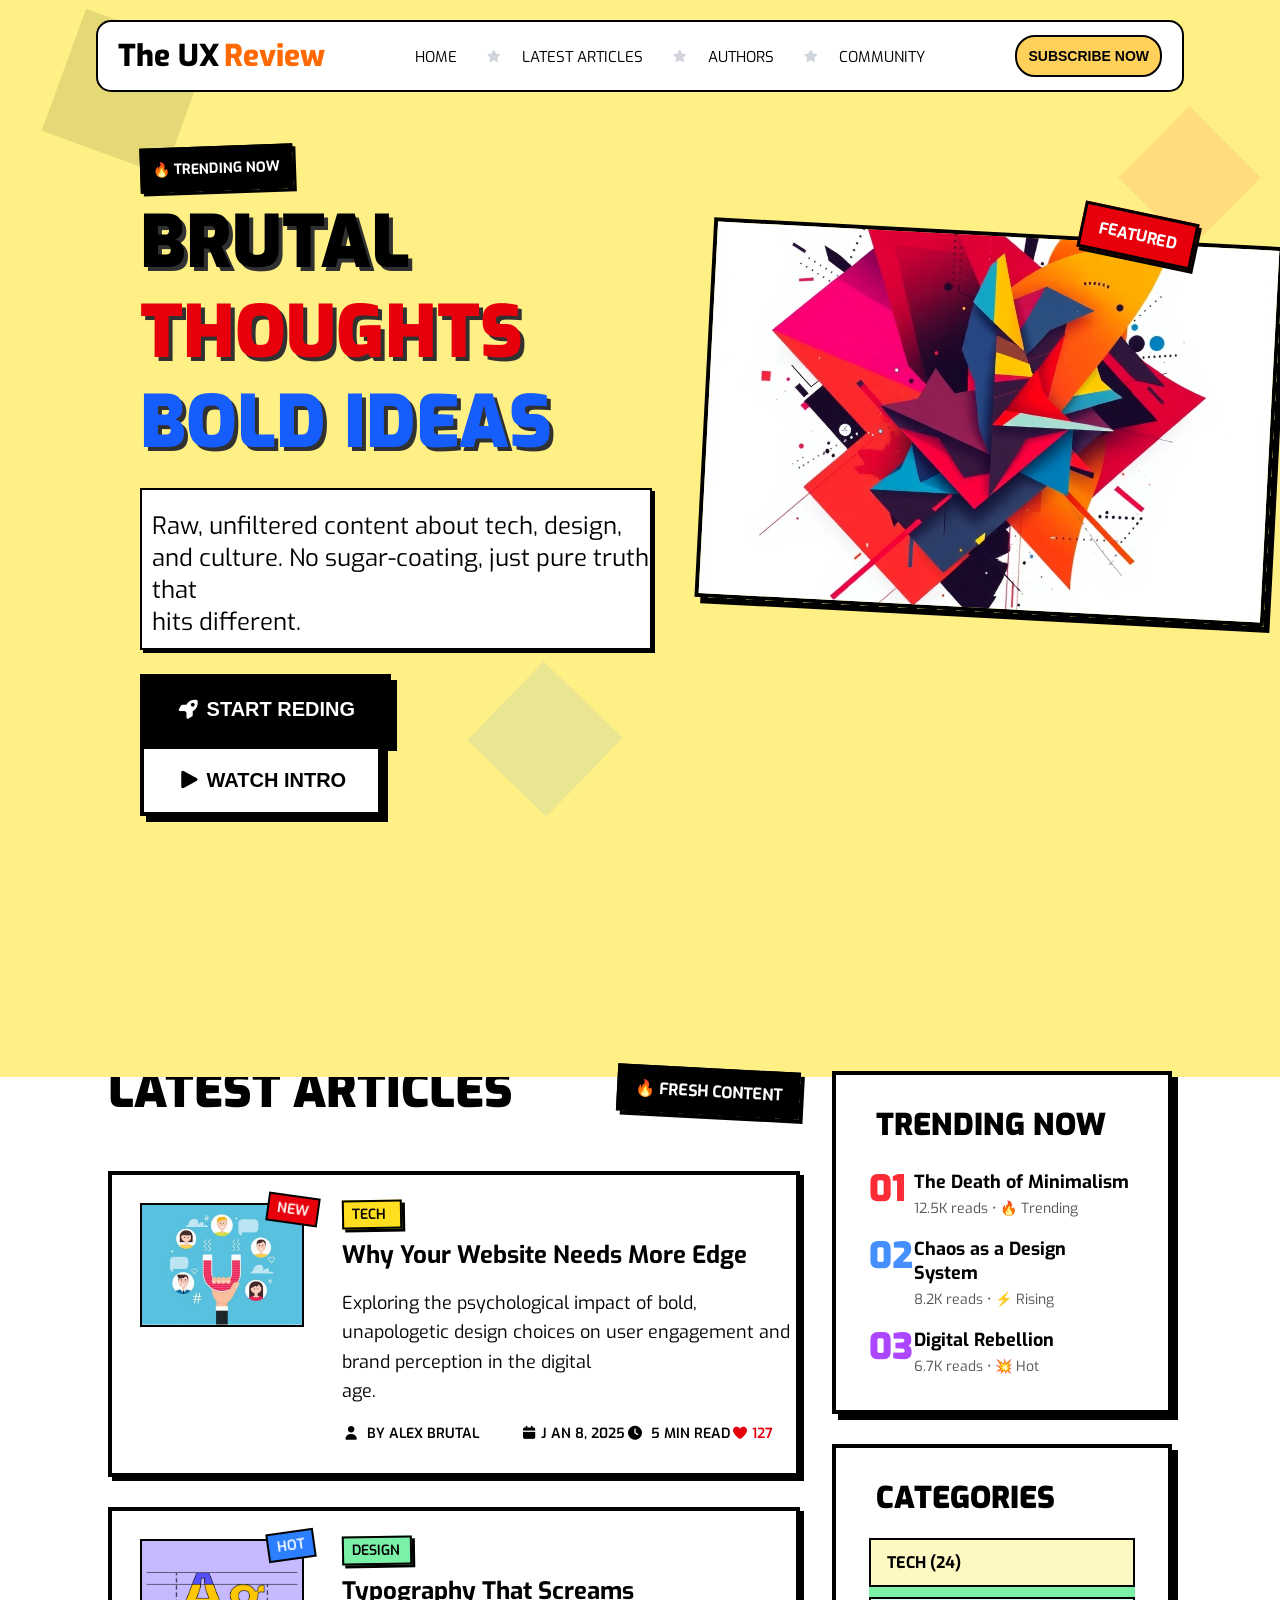
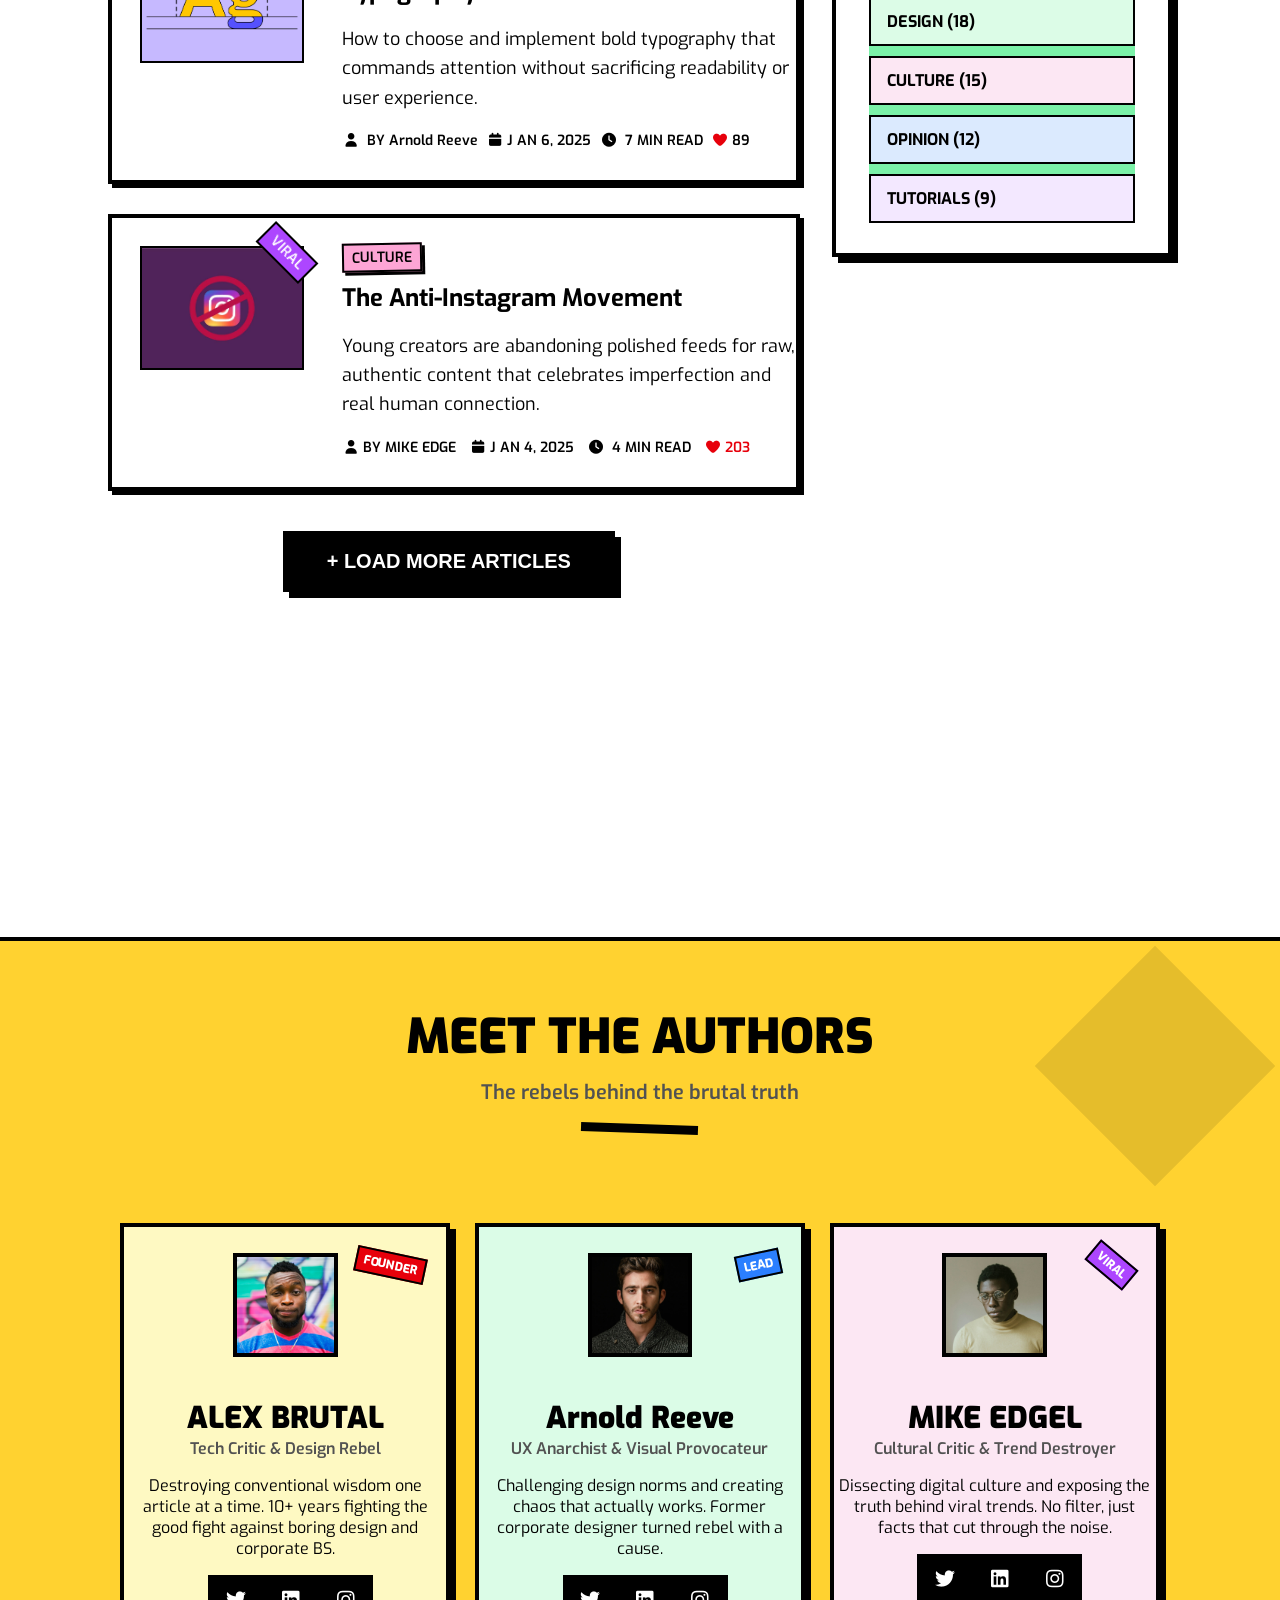
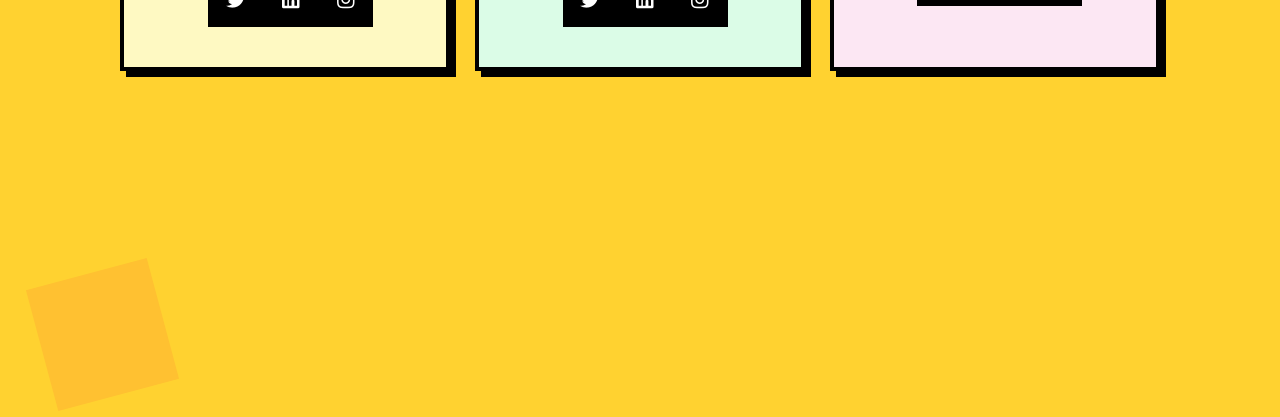
==== index.html @ 74a5d0b5 "intial commit" ====
<!doctype html>
<html lang="en">
  <head>
    <meta charset="UTF-8" />
    <meta name="viewport" content="width=device-width, initial-scale=1.0" />
    <title>Document</title>
    <link rel="stylesheet" href="./css/style.css" />
    <link rel="stylesheet" href="./css/@media.css" />
    <link rel="stylesheet" href="./css/all.min.css" />
    <link rel="preconnect" href="https://fonts.googleapis.com" />
    <link rel="preconnect" href="https://fonts.gstatic.com" crossorigin />
    <link
      href="https://fonts.googleapis.com/css2?family=Exo:ital,wght@0,100..900;1,100..900&display=swap"
      rel="stylesheet"
    />
  </head>
  <body>
    <div class="navbar">
      <div class="title">
        <h2>The UX <span> Review</span></h2>
      </div>
      <nav>
        <ul>
          <li>
            <a href="">Home</a>
          </li>
          <i class="fa-solid fa-star" style="color: hsl(218, 14%, 84%)"></i>
          <li>
            <a href=""> LATEST ARTICLES </a>
          </li>
          <i class="fa-solid fa-star" style="color: hsl(218, 14%, 84%)"></i>

          <li>
            <a href="">AUTHORS </a>
          </li>
          <i class="fa-solid fa-star" style="color: hsl(218, 14%, 84%)"></i>

          <li>
            <a href="">COMMUNITY</a>
          </li>
        </ul>
      </nav>
      <div class="button">
        <button><h3>SUBSCRIBE NOW</h3></button>
      </div>
    </div>

    <div class="section1">
      <div class="small1"></div>
      <div class="small2"></div>
      <div class="container">
        <div class="item1">
          <div class="trend"><span> 🔥 TRENDING NOW</span></div>

          <h1>
            BRUTAL <span class="s1">THOUGHTS</span> <br />
            <span class="s2">BOLD IDEAS</span>
          </h1>
          <p>
            Raw, unfiltered content about tech, design, and culture. No
            sugar-coating, just pure truth that <br />
            hits different.
          </p> 
          <div class="small3"></div>
          <div class="buttons">
            <div class="button1">
              <button class="b1">
                <span
                  ><i
                    class="fa-solid fa-rocket"
                    style="color: hsl(0, 0%, 100%)"
                  ></i>
                  START REDING</span
                >
              </button>
              <button class="b2">
                <span>
                  <i class="fa-solid fa-play" style="color: black"></i>
                  WATCH INTRO</span
                >
              </button>
            </div>
          </div>
        </div>
        <div class="item2">
          <div class="featured">
            <span>FEATURED</span>
          </div>
          <div class="img">
            <img
              src="./images/imgi_1_e7c75b833c-f09fa794a4e1fbd04b1e (1).png"
              alt="..."
            />
          </div>
        </div>
      </div>
    </div>
    <div class="section2">
      <div class="container">
        <div class="fdiv">
          <div class="title2">
            <h3>LATEST ARTICLES</h3>
            <div class="span">
              <span>🔥 FRESH CONTENT</span>
            </div>
          </div>
          <div class="div1">
            <div class="item1">
              <img
                src="./images/imgi_2_user-engagement-2-DFdiyblT.jpg"
                alt="user-engagement"
              />
              <div class="new">NEW</div>
              <div class="discrip">
                <div class="tech">TECH</div>
                <h4>Why Your Website Needs More Edge</h4>
                <p>
                  Exploring the psychological impact of bold, unapologetic
                  design choices on user engagement and brand perception in the
                  digital <br />
                  age.
                </p>
                <div class="info">
                  <span
                    ><i class="fa-solid fa-user" style="color: #000000"></i> BY
                    ALEX BRUTAL</span
                  >
                  <span
                    ><i class="fa-solid fa-calendar" style="color: #000000"></i
                    >J AN 8, 2025</span
                  >
                  <span
                    ><i class="fa-solid fa-clock" style="color: #000000"></i> 5
                    MIN READ</span
                  >
                  <span
                    ><i class="fa-solid fa-heart" style="color: #e7000b"></i
                    >127</span
                  >
                </div>
              </div>
            </div>
          </div>
          <div class="div2">
            <div class="item2">
              <img
                src="images/imgi_3_guide-to-typography-CNuK3VDW.avif"
                alt=""
              />
              <div class="hot">HOT</div>
              <div class="discrip">
                <div class="design">DESIGN</div>
                <h4>Typography That Screams</h4>
                <p>
                  How to choose and implement bold typography that commands
                  attention without sacrificing readability or user experience.
                </p>
                <div class="info">
                  <span
                    ><i class="fa-solid fa-user" style="color: #000000"></i> BY
                    Arnold Reeve</span
                  >
                  <span
                    ><i class="fa-solid fa-calendar" style="color: #000000"></i
                    >J AN 6, 2025</span
                  >
                  <span
                    ><i class="fa-solid fa-clock" style="color: #000000"></i> 7
                    MIN READ</span
                  >
                  <span
                    ><i class="fa-solid fa-heart" style="color: #e7000b"></i
                    >89</span
                  >
                </div>
              </div>
            </div>
          </div>
          <div class="div3">
            <div class="item3">
              <img src="images/imgi_4_anti-instagram-Bn9b8TEi.jpg" alt="" />
              <div class="VIRAL">VIRAL</div>
              <div class="discrip">
                <div class="CULTURE">CULTURE</div>
                <h4>The Anti-Instagram Movement</h4>
                <p>
                  Young creators are abandoning polished feeds for raw,
                  authentic content that celebrates imperfection and real human
                  connection.
                </p>
                <div class="info">
                  <span
                    ><i class="fa-solid fa-user" style="color: #000000"></i>BY
                    MIKE EDGE</span
                  >
                  <span
                    ><i class="fa-solid fa-calendar" style="color: #000000"></i
                    >J AN 4, 2025</span
                  >
                  <span
                    ><i class="fa-solid fa-clock" style="color: #000000"></i> 4
                    MIN READ</span
                  >
                  <span
                    ><i class="fa-solid fa-heart" style="color: #e7000b"></i
                    >203</span
                  >
                </div>
              </div>
            </div>
          </div>
          <div class="button">
            <button>+ LOAD MORE ARTICLES</button>
          </div>
        </div>
        <div class="sdiv">
          <div class="item1">
            <h4>TRENDING NOW</h4>
            <div class="fl">
              <span>01</span>
              <div class="l1">
                <h5>The Death of Minimalism</h5>
                <p>12.5K reads • 🔥 Trending</p>
              </div>
            </div>
            <div class="sl">
              <span>02</span>
              <div class="l2">
                <h5>Chaos as a Design System</h5>
                <p>8.2K reads • ⚡ Rising</p>
              </div>
            </div>
            <div class="thl">
              <span>03</span>
              <div class="l3">
                <h5>Digital Rebellion</h5>
                <p>6.7K reads • 💥 Hot</p>
              </div>
            </div>
          </div>
          <div class="item2">
            <h4>CATEGORIES</h4>
            <div class="clicks">
              <span class="span1">TECH (24)</span>
              <span class="span2">DESIGN (18)</span>
              <span class="span3">CULTURE (15)</span>
              <span class="span4">OPINION (12)</span>
              <span class="span5">TUTORIALS (9)</span>
            </div>
          </div>
        </div>
      </div>
    </div>
    <div class="section3">
      <div class="small1"></div>

      <div class="container">
        <div class="small2"></div>

        <div class="title">
          <h4>MEET THE AUTHORS</h4>
          <p>The rebels behind the brutal truth</p>
          <div class="line"></div>
        </div>
        <div class="persons">
          <div class="person1">
            <div class="item">
              <div class="founder">FOUNDER</div>
              <img src="./images/imgi_5_avatar-2.jpg" alt="persone" />
              <h4>ALEX BRUTAL</h4>
              <p class="p1">Tech Critic & Design Rebel</p>
              <p>
                Destroying conventional wisdom one <br />
                article at a time. 10+ years fighting the <br />
                good fight against boring design and <br />
                corporate BS.
              </p>
              <ul>
                <li class="twit">
                  <a href="https://x.com/?lang=ar" target="_blank">
                    <i
                      class="fa-brands fa-twitter"
                      style="color: rgb(255, 255, 255)"
                    ></i>
                  </a>
                </li>
                <li class="link">
                  <a href="https://www.linkedin.com/login/ar" target="_blank">
                    <i
                      class="fa-brands fa-linkedin"
                      style="color: rgb(255, 255, 255)"
                    ></i>
                  </a>
                </li>
                <li class="insta">
                  <a
                    href="https://www.instagram.com/accounts/login/?hl=ar"
                    target="_blank"
                  >
                    <i
                      class="fa-brands fa-instagram"
                      style="color: rgb(255, 255, 255)"
                    ></i>
                  </a>
                </li>
              </ul>
            </div>
          </div>
          <div class="person2">
            <div class="item">
              <div class="founder">LEAD</div>
              <img src="./images/imgi_6_avatar-2-CwUcGkzI.jpg" alt="persone" />
              <h4>Arnold Reeve</h4>
              <p class="p1">UX Anarchist & Visual Provocateur</p>
              <p>
                Challenging design norms and creating <br />
                chaos that actually works. Former <br />
                corporate designer turned rebel with a <br />
                cause.
              </p>
              <ul>
                <li class="twit">
                  <a href="https://x.com/?lang=ar" target="_blank">
                    <i
                      class="fa-brands fa-twitter"
                      style="color: rgb(255, 255, 255)"
                    ></i>
                  </a>
                </li>
                <li class="link">
                  <a href="https://www.linkedin.com/login/ar" target="_blank">
                    <i
                      class="fa-brands fa-linkedin"
                      style="color: rgb(255, 255, 255)"
                    ></i>
                  </a>
                </li>
                <li class="insta">
                  <a
                    href="https://www.instagram.com/accounts/login/?hl=ar"
                    target="_blank"
                  >
                    <i
                      class="fa-brands fa-instagram"
                      style="color: rgb(255, 255, 255)"
                    ></i>
                  </a>
                </li>
              </ul>
            </div>
          </div>
          <div class="person3">
            <div class="item">
              <div class="founder">VIRAL</div>
              <img src="./images/imgi_7_avatar-8.jpg" alt="persone" />
              <h4>MIKE EDGEL</h4>
              <p class="p1">Cultural Critic & Trend Destroyer</p>
              <p>
                Dissecting digital culture and exposing the <br />
                truth behind viral trends. No filter, just <br />
                facts that cut through the noise.
              </p>
              <ul>
                <li class="twit">
                  <a href="https://x.com/?lang=ar" target="_blank">
                    <i
                      class="fa-brands fa-twitter"
                      style="color: rgb(255, 255, 255)"
                    ></i>
                  </a>
                </li>
                <li class="link">
                  <a href="https://www.linkedin.com/login/ar" target="_blank">
                    <i
                      class="fa-brands fa-linkedin"
                      style="color: rgb(255, 255, 255)"
                    ></i>
                  </a>
                </li>
                <li class="insta">
                  <a
                    href="https://www.instagram.com/accounts/login/?hl=ar"
                    target="_blank"
                  >
                    <i
                      class="fa-brands fa-instagram"
                      style="color: rgb(255, 255, 255)"
                    ></i>
                  </a>
                </li>
              </ul>
            </div>
          </div>
        </div>
      </div>
    </div>
  </body>
</html>
---- css/style.css ----
* {
  box-sizing: border-box;
}
button {
  cursor: pointer;
}
ul {
  list-style-type: none;
}
html {
  scroll-behavior: smooth;
}
body {
  margin: 0;
  padding: 0;
  font-family: "EXO", sans-serif;
}
.container {
  width: 90%;
}
.navbar {
  width: 85%;
  margin: 0 auto;
  background-color: white;
  border: 2px solid black;
  border-radius: 15px;
  z-index: 99999;
  position: -webkit-sticky;
  position: sticky;
  top: 20px;
  scroll-behavior: smooth;
  display: flex;
  flex-wrap: wrap;
  align-items: center;
  justify-content: space-between;
}
.navbar h2 {
  display: flex;
  flex-direction: row;
  flex-wrap: wrap;
  justify-content: flex-start;
  margin: 13px 20px;
  font-size: 30px;
  font-weight: 800;
}
.navbar h2 span {
  color: #ff6900;
  margin-left: 5px;
}
.navbar nav {
  height: 50px;
  display: flex;
  flex-wrap: wrap;
}
.navbar ul {
  list-style: none;
  display: flex;
  flex-wrap: wrap;

  color: #000;
}
.navbar ul li a {
  text-transform: uppercase;
  color: #000;
  text-decoration: none;
  transition: color 0.2s;
  font-weight: 600px;
  line-height: 20px;
  font-size: 15px;
}
.navbar ul li a:hover {
  text-decoration: none;
  color: #ff6900;
}

.navbar ul li:first-child {
  margin-left: -40px;
}
.navbar ul li {
  display: flex;
  flex-wrap: wrap;

  align-items: center;
  margin-left: 20px;
}
.navbar ul i {
  font-size: 12px;
  margin-left: 30px;
  display: flex;
  flex-wrap: wrap;

  align-items: center;
}
.navbar .button button {
  background-color: #ffd15b;
  color: black;
  border-radius: 20px;
  border: 2px solid black;
  margin: 13px 20px;
  cursor: pointer;
  transition: 0.2s;
}
.navbar .button button:hover {
  transform: translate(3px, 3px);
}
.navbar .button button h3 {
  margin: 0;
  padding: 10px 5px;
  font-size: 14px;
}
.section1 {
  background-color: #fff085;
  width: 100%;
  min-height: 120vh;
  margin-top: -75px;
  position: relative;
}
.section1  .small1 {
  width: 101px;
  height: 101px;
  position: absolute;
  right: 40px;
  top: 130px;
  transform: rotate(45deg);
  z-index: 10;
  background-color: #FFDC7D;
}
.section1  .small2 {
  width: 130px;
  height: 130px;
  position: absolute;
  left: 60px;
  top: 30px;
  transform: rotate(20deg);
  z-index: 1;
  background-color:#E5D877;
}


.section1 .container {
  width: 80%;
  margin: 0 auto;
}
.section1 .container .item1  .small3{
    width: 110px;
  height: 110px;
  position: absolute;
  left: 350px;
  bottom:  22px;
  transform: rotate(44deg);
  z-index: -1;
  background-color:#E9E591;

}
.section1 .container .item1 {
  width: 40%;
  position: absolute;
  top: 160px;
  z-index: 2;
}
.section1 .container .trend {
  width: 30%;
  transform: rotate(-2deg);
}
.section1 .container .trend span {
  font-size: 14px;
  font-weight: 700;
  background-color: black;
  color: white;
  padding: 10px;
  border: 3px solid #000;
  box-shadow: 3px 3px #000;
}
.section1 .container .item1 h1 {
  font-size: 72px;
  font-weight: 900;
  text-shadow: 4px 4px rgb(50, 49, 49);
  margin-block: 20px;
  line-height: 1.25;
}
.section1 .container .item1 h1 .s1 {
  color: #e7000b;
  text-shadow: 4px 4px rgb(50, 49, 49);
}

.section1 .container .item1 h1 .s2 {
  color: #155dfc;
}
.section1 .container .item1 p {
  background-color: white;
  border: 2px solid black;
  font-size: 24px;
  font-weight: 500px;
  margin-top: 0;
  padding: 20px 0 10px 10px;
  box-shadow: 3px 3px #000;
}
.section1 .container .item1 .buttons {
  width: 85%;
  position: relative;
}
.section1 .container .item1 .buttons .b1 {
  background-color: #000000;
  color: white;
  padding-inline: 32px;
  padding-block: 16px;
  font-size: 20px;
  font-weight: 700;
  padding-block: 20px;
  box-shadow: 6px 6px black;
  border: 4px solid #000;
  cursor: pointer;
  transition: 0.2s;
  margin-right: 10px;
}
.section1 .container .item1 .buttons .b1:hover {
  transform: translate(6px, 6px);
  box-shadow: none;
}
.section1 .container .item1 .buttons .b2 {
  background-color: white;
  color: black;
  padding-inline: 32px;
  padding-block: 16px;
  font-size: 20px;
  font-weight: 700;
  padding-block: 20px;
  box-shadow: 6px 6px black;
  border: 4px solid #000;
  cursor: pointer;
  transition: 0.2s;
}
.section1 .container .item1 .buttons .b2:hover {
  transform: translate(6px, 6px);
  box-shadow: none;
}
.section1 .container .item2 {
  width: 40%;
  position: absolute;
  top: 215px;
  left: 55%;
}
.section1 .container .item2 .featured span {
  background-color: #e7000b;
  color: white;
  border: 3px solid black;
  box-shadow: 3px 3px black;
  font-size: 16px;
  font-weight: 700;
  padding: 10px 15px;
  position: absolute;
  right: 20px;
  top: 0;
  z-index: 10;

  transform: rotate(12deg);
}
.section1 .container .item2 .img {
  width: 570px;
  height: 380px;
  margin-top: 20px;
  transform: rotate(3deg);
}
.section1 .container .item2 .img img {
  object-fit: cover;
  width: 100%;
  height: 100%;
  border: 4px solid #000;
  box-shadow: 6px 6px #000;
  transition: transform 0.3s;
}
.section1 .container .item2 .img img:hover {
  transform: translate(-5px, -5px);
}

.section2 {
  background-color: white;
  width: 100%;
  height: 170vh;
  margin-top: -70px;
  border-top: 4px solid black;
}
.section2 .container {
  width: 85%;
  margin: 0 auto;
  display: flex;
  flex-wrap: wrap;

  justify-content: space-between;
}
.section2 .container .fdiv {
  width: 65%;
}
.section2 .container .fdiv .title2 {
  width: 100%;
  display: flex;
  flex-wrap: wrap;

  justify-content: space-between;
  align-items: center;
}
.section2 .container .fdiv .title2 h3 {
  font-size: 48px;
  font-weight: 900;
}
.section2 .container .fdiv .title2 .span {
  transform: rotate(3deg);
}
.section2 .container .fdiv .title2 .span span {
  color: white;
  background-color: #000;
  padding: 10px 15px;
  font-size: 16px;
  font-weight: 700;
  border: 3px solid black;
  box-shadow: 4px 4px black;
}
/*start div1*/
.section2 .container .fdiv .div1 {
  width: 100%;
}
.section2 .container .fdiv .div1 .item1 {
  display: flex;

  position: relative;
  background-color: white;
  border: 4px solid black;
  padding-bottom: 30px;
  box-shadow: 4px 4px black;
  transition: all 0.4s;
}
.section2 .container .fdiv .div1 .item1:hover {
  box-shadow: 6px 6px black;
  transform: translate(-3px, -3px);
}
.section2 .container .fdiv .div1 .item1 img {
  width: 160px;
  height: 120px;
  object-fit: cover;
  margin: 30px 20px 0 30px;
  outline: 2px solid black;
}
.section2 .container .fdiv .div1 .item1 .new {
  background-color: #e7000b;
  color: white;
  border: 2px solid black;
  position: absolute;
  left: 155px;
  top: 20px;
  z-index: 10;
  transform: rotate(8deg);
  font-size: 14px;
  font-weight: 600;
  padding: 3px 8px;
}
.section2 .container .fdiv .div1 .item1 .discrip {
  margin-top: 25px;
  margin-left: 20px;
}
.section2 .container .fdiv .div1 .item1 .discrip .tech {
  width: 60px;
  background-color: #ffdf20;
  color: black;
  border: 2px solid black;
  font-size: 14px;
  font-weight: 600;
  padding: 3px 8px;
  box-shadow: 3px 3px black;
  transform: rotate(-1deg);
}
.section2 .container .fdiv .div1 .item1 .discrip h4 {
  font-size: 24px;
  font-weight: 700;
  margin-top: 10px;
  margin-bottom: 12px;
  transition: 0.2s;
}
.section2 .container .fdiv .div1 .item1:hover h4 {
  color: #e7000b;
}

.section2 .container .fdiv .div1 .item1 .discrip p {
  font-size: 18px;
  font-weight: 400;
  line-height: 29.25px;
}
.section2 .container .fdiv .div1 .item1 .discrip .info {
  width: 95%;
  display: flex;
  justify-content: space-between;
}
.section2 .container .fdiv .div1 .item1 .discrip .info span:first-child {
  margin-right: 40px;
  font-size: 14px;
  font-weight: 600;
}
.section2 .container .fdiv .div1 .item1 .discrip .info span {
  font-size: 14px;
  font-weight: 600;
}
.section2 .container .fdiv .div1 .item1 .discrip .info span:last-child {
  color: #e7000b;
  font-size: 14px;
  font-weight: 600;
}
.section2 .container .fdiv .div1 .item1 .discrip .info span i {
  margin-right: 3px;
}
/*enddiv1*/
/*start div2*/
.section2 .container .fdiv .div2 {
  width: 100%;
  margin-top: 30px;
}
.section2 .container .fdiv .div2 .item2 {
  display: flex;

  position: relative;
  background-color: white;
  border: 4px solid black;
  padding-bottom: 30px;
  box-shadow: 4px 4px black;
  transition: all 0.4s;
}
.section2 .container .fdiv .div2 .item2:hover {
  box-shadow: 6px 6px black;
  transform: translate(-3px, -3px);
}
.section2 .container .fdiv .div2 .item2 img {
  width: 160px;
  height: 120px;
  object-fit: cover;
  margin: 30px 20px 0 30px;
  outline: 2px solid black;
}
.section2 .container .fdiv .div2 .item2 .hot {
  background-color: #2b7fff;
  color: white;
  border: 2px solid black;
  position: absolute;
  left: 155px;
  top: 20px;
  z-index: 10;
  transform: rotate(-8deg);
  font-size: 14px;
  font-weight: 600;
  padding: 3px 8px;
}
.section2 .container .fdiv .div2 .item2 .discrip {
  margin-top: 25px;
  margin-left: 20px;
}
.section2 .container .fdiv .div2 .item2 .discrip .design {
  width: 70px;
  background-color: #7bf1a8;
  color: black;
  border: 2px solid black;
  font-size: 14px;
  font-weight: 600;
  padding: 3px 8px;
  box-shadow: 3px 3px black;
  transform: rotate(-1deg);
}
.section2 .container .fdiv .div2 .item2 .discrip h4 {
  font-size: 24px;
  font-weight: 700;
  margin-top: 10px;
  margin-bottom: 12px;
  transition: 0.2s;
}
.section2 .container .fdiv .div2 .item2:hover h4 {
  color: #155dfc;
}

.section2 .container .fdiv .div2 .item2 .discrip p {
  font-size: 18px;
  font-weight: 400;
  line-height: 29.25px;
}
.section2 .container .fdiv .div2 .item2 .discrip .info {
  width: 90%;
  display: flex;
  flex-wrap: wrap;

  justify-content: space-between;
}
.section2 .container .fdiv .div2 .item2.discrip .info span:first-child {
  margin-right: 40px;
  font-size: 14px;
  font-weight: 600;
}
.section2 .container .fdiv .div2 .item2 .discrip .info span {
  font-size: 14px;
  font-weight: 600;
}
.section2 .container .fdiv .div2.item2 .discrip .info span:last-child {
  color: #e7000b;
  font-size: 14px;
  font-weight: 600;
}
.section2 .container .fdiv .div2 .item2 .discrip .info span i {
  margin-right: 3px;
}
/*enddiv2*/
/*start div2*/
.section2 .container .fdiv .div3 {
  width: 100%;
  margin-top: 30px;
}
.section2 .container .fdiv .div3 .item3 {
  display: flex;

  position: relative;
  background-color: white;
  border: 4px solid black;
  padding-bottom: 30px;
  box-shadow: 4px 4px black;
  transition: all 0.4s;
}
.section2 .container .fdiv .div3 .item3:hover {
  box-shadow: 6px 6px black;
  transform: translate(-3px, -3px);
}
.section2 .container .fdiv .div3 .item3 img {
  width: 160px;
  height: 120px;
  object-fit: cover;
  margin: 30px 20px 0 30px;
  outline: 2px solid black;
}
.section2 .container .fdiv .div3 .item3 .VIRAL {
  background-color: #ad46ff;
  color: white;
  border: 2px solid black;
  position: absolute;
  left: 145px;
  top: 20px;
  z-index: 10;
  transform: rotate(45deg);
  font-size: 14px;
  font-weight: 600;
  padding: 3px 8px;
}
.section2 .container .fdiv .div3 .item3 .discrip {
  margin-top: 25px;
  margin-left: 20px;
}
.section2 .container .fdiv .div3 .item3 .discrip .CULTURE {
  width: 80px;
  background-color: #fda5d5;
  color: black;
  border: 2px solid black;
  font-size: 14px;
  font-weight: 600;
  padding: 3px 8px;
  box-shadow: 3px 3px black;
  transform: rotate(-1deg);
}
.section2 .container .fdiv .div3 .item3 .discrip h4 {
  font-size: 24px;
  font-weight: 700;
  margin-top: 10px;
  margin-bottom: 12px;
  transition: 0.2s;
}
.section2 .container .fdiv .div3 .item3:hover h4 {
  color: #9810fa;
}

.section2 .container .fdiv .div3 .item3 .discrip p {
  font-size: 18px;
  font-weight: 400;
  line-height: 29.25px;
}
.section2 .container .fdiv .div3 .item3 .discrip .info {
  width: 90%;
  display: flex;
  flex-wrap: wrap;

  justify-content: space-between;
}
.section2 .container .fdiv .div3 .item3.discrip .info span:first-child {
  margin-right: 40px;
  font-size: 14px;
  font-weight: 600;
}
.section2 .container .fdiv .div3 .item3 .discrip .info span {
  font-size: 14px;
  font-weight: 600;
}
.section2 .container .fdiv .div3 .item3 .discrip .info span:last-child {
  color: #e7000b;
  font-size: 14px;
  font-weight: 600;
}
.section2 .container .fdiv .div3 .item3 .discrip .info span i {
  margin-right: 3px;
}
/*enddiv3*/
.section2 .container .fdiv .button {
  margin-top: 40px;
  display: flex;
  flex-wrap: wrap;

  justify-content: center;
}
.section2 .container .fdiv .button button {
  background-color: #000000;
  color: white;
  padding-inline: 40px;
  font-size: 20px;
  font-weight: 700;
  padding-block: 15px;
  box-shadow: 6px 6px black;
  border: 4px solid #000;
  cursor: pointer;
  transition: 0.2s;
  margin-right: 10px;
  transition: all 0.15s;
}
.section2 .container .fdiv .button button:hover {
  box-shadow: none;
  transform: translate(6px, 6px);
}
/*start sdiv*/
.section2 .container .sdiv {
  width: 32%;
  height: 770px;
  margin-top: 60px;
  position: -webkit-sticky;
  position: sticky;
  top: 0;
}
.section2 .container .sdiv .item1 {
  width: 100%;
  margin: 0 auto;
  padding-bottom: 20px;
  background-color: white;
  border: 4px solid black;
  box-shadow: 6px 6px black;
}
.section2 .container .sdiv .item1 h4 {
  font-size: 30px;
  font-weight: 900;
  margin: 30px 0 20px 40px;
}
/*start fl*/
.section2 .container .sdiv .item1 .fl {
  width: 80%;
  margin: 0 auto;
  display: flex;
  flex-wrap: wrap;

  justify-content: space-between;
}
.section2 .container .sdiv .item1 .fl span {
  color: #fb2c36;
  font-size: 36px;
  font-weight: 900;
}
.section2 .container .sdiv .item1 .fl .l1 {
  width: 83%;
}
.section2 .container .sdiv .item1 .fl .l1 h5 {
  font-size: 18px;
  font-weight: 700;
  margin-top: 5px;
  margin-bottom: 5px;
  transition: all 0.2s;
}
.section2 .container .sdiv .item1 .fl:hover h5 {
  color: #fb2c36;
}
.section2 .container .sdiv .item1 .fl .l1 p {
  margin-top: 0;
  font-size: 14px;
  color: oklch(43.9% 0 0);
}
/*end fl*/
/*start fl*/
.section2 .container .sdiv .item1 .sl {
  width: 80%;
  margin: 0 auto;
  display: flex;
  flex-wrap: wrap;

  justify-content: space-between;
}
.section2 .container .sdiv .item1 .sl span {
  color: #458fff;
  font-size: 36px;
  font-weight: 900;
}
.section2 .container .sdiv .item1 .sl .l2 {
  width: 83%;
}
.section2 .container .sdiv .item1 .sl .l2 h5 {
  font-size: 18px;
  font-weight: 700;
  margin-top: 5px;
  margin-bottom: 5px;
  transition: all 0.2s;
}
.section2 .container .sdiv .item1 .sl:hover h5 {
  color: #458fff;
}
.section2 .container .sdiv .item1 .sl .l2 p {
  margin-top: 0;
  font-size: 14px;
  color: oklch(43.9% 0 0);
}
/*end sl*/
/*start thl*/
.section2 .container .sdiv .item1 .thl {
  width: 80%;
  margin: 0 auto;
  display: flex;
  flex-wrap: wrap;

  justify-content: space-between;
}
.section2 .container .sdiv .item1 .thl span {
  color: #ad46ff;
  font-size: 36px;
  font-weight: 900;
}
.section2 .container .sdiv .item1 .thl .l3 {
  width: 83%;
}
.section2 .container .sdiv .item1 .thl .l3 h5 {
  font-size: 18px;
  font-weight: 700;
  margin-top: 5px;
  margin-bottom: 5px;
  transition: all 0.2s;
}
.section2 .container .sdiv .item1 .thl:hover h5 {
  color: #ad46ff;
}
.section2 .container .sdiv .item1 .thl .l3 p {
  margin-top: 0;
  font-size: 14px;
  color: oklch(43.9% 0 0);
}
/*end thl*/
.section2 .container .sdiv .item2 {
  width: 100%;
  margin: 0 auto;
  margin-top: 30px;
  padding-bottom: 20px;
  background-color: white;
  border: 4px solid black;
  box-shadow: 6px 6px black;
}
.section2 .container .sdiv .item2 h4 {
  font-size: 30px;
  font-weight: 900;
  margin: 30px 0 20px 40px;
}
.section2 .container .sdiv .item2 .clicks {
  width: 80%;
  margin: 0 auto;
  background-color: #7bf1a8;
}
.section2 .container .sdiv .item2 .clicks .span1 {
  width: 100%;
  display: block;
  padding-block: 12px;
  padding-inline: 16px;
  border: 2px solid black;
  cursor: pointer;
  background-color: #fef9c2;
  font-size: 16px;
  font-weight: 700;
  margin-bottom: 10px;
  transition: all 0.3s;
}
.section2 .container .sdiv .item2 .clicks .span1:hover {
  background-color: #ffdf20;
  box-shadow: 4px 4px black;
  transform: translate(-4px, -4px);
}
.section2 .container .sdiv .item2 .clicks .span2 {
  width: 100%;
  display: block;
  padding-block: 12px;
  padding-inline: 16px;
  border: 2px solid black;
  cursor: pointer;
  background-color: #dcfce7;
  font-size: 16px;
  font-weight: 700;
  margin-bottom: 10px;
  transition: all 0.3s;
}
.section2 .container .sdiv .item2 .clicks .span2:hover {
  background-color: #7bf1a8;
  box-shadow: 4px 4px black;
  transform: translate(-4px, -4px);
}
.section2 .container .sdiv .item2 .clicks .span3 {
  width: 100%;
  display: block;
  padding-block: 12px;
  padding-inline: 16px;
  border: 2px solid black;
  cursor: pointer;
  background-color: #fce7f3;
  font-size: 16px;
  font-weight: 700;
  margin-bottom: 10px;
  transition: all 0.3s;
}
.section2 .container .sdiv .item2 .clicks .span3:hover {
  background-color: #fda5d5;
  box-shadow: 4px 4px black;
  transform: translate(-4px, -4px);
}
.section2 .container .sdiv .item2 .clicks .span4 {
  width: 100%;
  display: block;
  padding-block: 12px;
  padding-inline: 16px;
  border: 2px solid black;
  cursor: pointer;
  background-color: #dbeafe;
  font-size: 16px;
  font-weight: 700;
  margin-bottom: 10px;
  transition: all 0.3s;
}
.section2 .container .sdiv .item2 .clicks .span4:hover {
  background-color: #8ec5ff;
  box-shadow: 4px 4px black;
  transform: translate(-4px, -4px);
}
.section2 .container .sdiv .item2 .clicks .span5 {
  width: 100%;
  display: block;
  padding-block: 12px;
  padding-inline: 16px;
  border: 2px solid black;
  cursor: pointer;
  background-color: oklch(94.6% 0.033 307.174);
  font-size: 16px;
  font-weight: 700;
  margin-bottom: 10px;
  transition: all 0.3s;
}
.section2 .container .sdiv .item2 .clicks .span5:hover {
  background-color: #dab2ff;
  box-shadow: 4px 4px black;
  transform: translate(-4px, -4px);
}
/*end sdiv*/
.section3 {
  border-top: 4px solid black;
  width: 100%;
  min-height: 120vh;
  background-color: #ffd230;
  position: relative;
}
.section3 .container {
  width: 85%;
  margin: 0 auto;
  text-align: center;
  z-index: 0;
}
.section3  .small1 {
  width: 170px;
  height: 170px;
  position: absolute;
  right: 40px;
  top: 40px;
  transform: rotate(45deg);
  z-index: 10;
  background-color: #e5bd2b;
}
.section3 .container .small2 {
  width: 125px;
  height: 125px;
  position: absolute;
  left: 40px;
  bottom: 20px;
  z-index: 2;
  transform: rotate(-15deg);
  background-color: #ffc131;
}
.section3 .container .title {
  width: 100%;
  padding-bottom: 30px;
}
.section3 .container .title h4 {
  font-size: 48px;
  font-weight: 900;
  display: flex;
  flex-wrap: wrap;
  align-items: center;
  justify-content: center;
  margin-bottom: 0;
}
.section3 .container .title p {
  font-size: 20px;
  font-weight: 600;
  color: oklch(43.9% 0 0);
  display: flex;
  flex-wrap: wrap;
  align-items: center;
  justify-content: center;
  margin: 0;
  padding-bottom: 18px;
  padding-top: 10px;
}
.section3 .container .title .line {
  width: 11%;
  height: 9px;
  background-color: black;
  margin: 0 auto;
  transform: rotate(2deg);
}
.section3 .container .persons {
  width: 100%;
  margin: 0 auto;
  margin-top: 60px;
  display: flex;
  flex-wrap: wrap;
  justify-content: space-around;
}
.section3 .container .person1 {
  position: relative;
  z-index: 20;
  width: 31%;
  border: 4px solid black;
  box-shadow: 6px 6px black;
  background-color: #fef9c2;
  padding-bottom: 40px;
  transition: color 0.3s;
  transition: transform 0.2s;
}
.section3 .container .person1:hover {
  transform: translate(-4px, -4px);
}
.section3 .container .person1:hover h4 {
  color: red;
}
.section3 .container .person1 .item {
  position: relative;
}
.section3 .container .person1 .item img {
  width: 30%;
  outline: 4px solid black;
  margin-top: 30px;
}
.section3 .container .person1 .item .founder {
  position: absolute;
  border: 2px solid black;
  font-size: 12px;
  font-weight: 800;
  padding-block: 3px;
  padding-inline: 6px;
  right: 20px;
  top: 25px;
  transform: rotate(12deg);
  background-color: #e7000b;
  color: white;
}
.section3 .container .person1 .item h4 {
  font-size: 30px;
  font-weight: 900;
  margin-bottom: 0;
}
.section3 .container .person1 .item .p1 {
  font-size: 16px;
  font-weight: 600;
  color: oklch(43.9% 0 0);
  margin-top: 0;
}
.section3 .container .person1 .item p {
  font-size: 16px;
  font-weight: 400;
}
.section3 .container .person1 .item ul {
  margin: 0 auto;
  width: 48%;
  padding-left: 0;
  display: flex;
  justify-content: space-between;
}
.section3 .container .person1 .item ul li {
  border: 2px solid black;
  background-color: black;
  display: flex;
  flex-wrap: wrap;
  align-items: center;
  padding: 13px 13px;
  text-decoration: none;
  transition: box-shadow transform 0.2s;
}
.section3 .container .person1 .item ul li:hover {
  box-shadow: 6px 6px black;
  transform: translate(-3px, -3px);
}
.section3 .container .person1 .item ul .twit {
  transition: background-color border 0.2s;
}
.section3 .container .person1 .item ul .twit:hover {
  background-color: #1da1f2;
}
.section3 .container .person1 .item ul .link {
  transition: all 0.2s;
}
.section3 .container .person1 .item ul .link:hover {
  background-color: #155dfc;
}
.section3 .container .person1 .item ul .insta {
  transition: all 0.2s;
}
.section3 .container .person1 .item ul .insta:hover {
  background-color: #e60076;
}

.section3 .container .person1 .item ul i {
  font-size: 20px;
}
/*person2*/
.section3 .container .person2 {
  width: 31%;
  border: 4px solid black;
  box-shadow: 6px 6px black;
  background-color: #dbfce7;
  padding-bottom: 40px;
  transition: color 0.3s;
  transition: transform 0.2s;
}
.section3 .container .person2:hover {
  transform: translate(-4px, -4px);
}
.section3 .container .person2:hover h4 {
  color: #2b7fff;
}
.section3 .container .person2 .item {
  position: relative;
}
.section3 .container .person2 .item img {
  width: 30%;
  outline: 4px solid black;
  margin-top: 30px;
}
.section3 .container .person2 .item .founder {
  position: absolute;
  border: 2px solid black;
  font-size: 12px;
  font-weight: 800;
  padding-block: 3px;
  padding-inline: 6px;
  right: 20px;
  top: 25px;
  transform: rotate(-12deg);
  background-color: #2b7fff;
  color: white;
}
.section3 .container .person2 .item h4 {
  font-size: 30px;
  font-weight: 900;
  margin-bottom: 0;
}
.section3 .container .person2 .item .p1 {
  font-size: 16px;
  font-weight: 600;
  color: oklch(43.9% 0 0);
  margin-top: 0;
}
.section3 .container .person2 .item p {
  font-size: 16px;
  font-weight: 400;
}
.section3 .container .person2 .item ul {
  margin: 0 auto;
  width: 48%;
  padding-left: 0;
  display: flex;
  justify-content: space-between;
}
.section3 .container .person2 .item ul li {
  border: 2px solid black;
  background-color: black;
  display: flex;
  flex-wrap: wrap;
  align-items: center;
  padding: 13px 13px;
  text-decoration: none;
  transition: box-shadow transform 0.2s;
}
.section3 .container .person2 .item ul li:hover {
  box-shadow: 6px 6px black;
  transform: translate(-3px, -3px);
}
.section3 .container .person2 .item ul .twit {
  transition: background-color border 0.2s;
}
.section3 .container .person2 .item ul .twit:hover {
  background-color: #1da1f2;
}
.section3 .container .person2 .item ul .link {
  transition: all 0.2s;
}
.section3 .container .person2 .item ul .link:hover {
  background-color: #155dfc;
}
.section3 .container .person2 .item ul .insta {
  transition: all 0.2s;
}
.section3 .container .person2 .item ul .insta:hover {
  background-color: #e60076;
}

.section3 .container .person2 .item ul i {
  font-size: 20px;
}
/*prson3*/
.section3 .container .person3 {
  width: 31%;
  border: 4px solid black;
  box-shadow: 6px 6px black;
  background-color: #fce7f3;
  padding-bottom: 40px;
  transition: color 0.3s;
  transition: transform 0.2s;
}
.section3 .container .person3:hover {
  transform: translate(-4px, -4px);
}
.section3 .container .person3:hover h4 {
  color: #ad46ff;
}
.section3 .container .person3 .item {
  position: relative;
}
.section3 .container .person3 .item img {
  width: 30%;
  outline: 4px solid black;
  margin-top: 30px;
}
.section3 .container .person3 .item .founder {
  position: absolute;
  border: 2px solid black;
  font-size: 12px;
  font-weight: 800;
  padding-block: 3px;
  padding-inline: 6px;
  right: 20px;
  top: 25px;
  transform: rotate(40deg);
  background-color: #ad46ff;
  color: white;
}
.section3 .container .person3 .item h4 {
  font-size: 30px;
  font-weight: 900;
  margin-bottom: 0;
}
.section3 .container .person3 .item .p1 {
  font-size: 16px;
  font-weight: 600;
  color: oklch(43.9% 0 0);
  margin-top: 0;
}
.section3 .container .person3 .item p {
  font-size: 16px;
  font-weight: 400;
}
.section3 .container .person3 .item ul {
  margin: 0 auto;
  width: 48%;
  padding-left: 0;
  display: flex;
  justify-content: space-between;
}
.section3 .container .person3 .item ul li {
  border: 2px solid black;
  background-color: black;
  display: flex;
  flex-wrap: wrap;
  align-items: center;
  padding: 13px 13px;
  text-decoration: none;
  transition: box-shadow transform 0.2s;
}
.section3 .container .person3 .item ul li:hover {
  box-shadow: 6px 6px black;
  transform: translate(-3px, -3px);
}
.section3 .container .person3 .item ul .twit {
  transition: background-color border 0.2s;
}
.section3 .container .person3 .item ul .twit:hover {
  background-color: #1da1f2;
}
.section3 .container .person3 .item ul .link {
  transition: all 0.2s;
}
.section3 .container .person3 .item ul .link:hover {
  background-color: #155dfc;
}
.section3 .container .person3 .item ul .insta {
  transition: all 0.2s;
}
.section3 .container .person3 .item ul .insta:hover {
  background-color: #e60076;
}

.section3 .container .person3 .item ul i {
  font-size: 20px;
}
---- css/@media.css ----
/* ---اContainer --- */
.container {
    margin: 0 auto;
    padding-inline: 12px;
    width: 100%;
}

@media screen and (min-width: 768px) {
    .container { max-width: 720px; }
}

@media screen and (min-width: 992px) {
    .container { max-width: 960px; }
}

@media screen and (min-width: 1200px) {
    .container { max-width: 1140px; }
}

@media screen and (min-width: 1400px) {
    .container { max-width: 1320px; }
}


@media screen and (max-width: 1270px) {

    /* 1. الـ Navbar: إخفاء القائمة والزرار وتقليل الارتفاع */
    .navbar ul, 
    .navbar .button {
        display: none ;
    }
    .navbar {
        width: 95% ;
        justify-content: center ;
        height: auto ;
        padding: 10px 0 ;
        top: 10px;
    }

    /* 2. السكشن الأول: إصلاح الارتفاع وتداخل العناصر المتحركة */
    .section1 {
        height: auto ;
        min-height: auto ;
        padding-top: 100px;
        padding-bottom: 50px;
    }
    .section1 .container .item1, 
    .section1 .container .item2 {
        position: static ; /* إلغاء الـ absolute */
        width: 100% ;
        text-align: center;
        margin: 20px 0;
    }
    
    /* ضبط العناصر المتحركة (.trend و .featured) */
    .section1 .container .trend {
        position: relative ;
        width: fit-content ;
        margin: 0 auto 15px auto ;
        transform: rotate(0deg) ; /*إلغاء الدوران  ح */
        box-shadow: 2px 2px #000;
    }
    .section1 .container .item2 .featured span {
        position: absolute ;
        right: 50% ;
        transform: translateX(50%) rotate(0deg) ;
        top: -15px ;
        z-index: 100;
    }
    .section1 .container .item1 h1 {
        font-size: clamp(30px, 8vw, 45px) ;
    }
    .section1 .container .item2 .img {
        width: 90% ;
        max-width: 500px;
        margin: 0 auto;
    }

    /* 3. السكشن الثاني: ترتيب المقالات والسايدبار رأسيًا */
    .section2 {
        height: auto ;
        padding-block: 40px;
    }
    .section2 .container {
        flex-direction: column ;
    }
    .section2 .container .fdiv, 
    .section2 .container .sdiv {
        width: 100% ;
    }
    .section2 .container .sdiv {
        position: static ;
        margin-top: 40px;
    }
    /* تعديل المقالات لتناسب الموبايل */
    .section2 .container .fdiv .div1 .item1, 
    .section2 .container .fdiv .div2 .item2, 
    .section2 .container .fdiv .div3 .item3 {
        flex-direction: column ;
        text-align: center;
        padding: 15px;
    }
    .section2 .container .fdiv .div1 .item1 img, 
    .section2 .container .fdiv .div2 .item2 img, 
    .section2 .container .fdiv .div3 .item3 img {
        width: 100% ;
        margin: 0 0 15px 0 ;
    }

    /* 4. السكشن الثالث: ضبط الكروت والأيقونات المتداخلة */
    .section3 {
        height: auto ;
        min-height: auto ;
        padding-block: 50px ;
    }
    .section3 .container .persons {
        flex-direction: column ;
        align-items: center;
        gap: 30px ;
    }
    .section3 .container .person1, 
    .section3 .container .person2, 
    .section3 .container .person3 {
        width: 100% ;
        max-width: 380px;
    }
    /* ترتيب أيقونات السوشيال ميديا */
    .section3 .container .person1 .item ul, 
    .section3 .container .person2 .item ul, 
    .section3 .container .person3 .item ul {
        width: 90% ;
        justify-content: center ;
        gap: 15px ;
        margin-top: 20px ;
    }

    /* 5. إخفاء عناصر الديكور التي بتسبب مشاكل المساحة */
    .small1, .small2, .small3, .section3 .small1, .section3 .container .small2 {
        display: none ;
    }
}
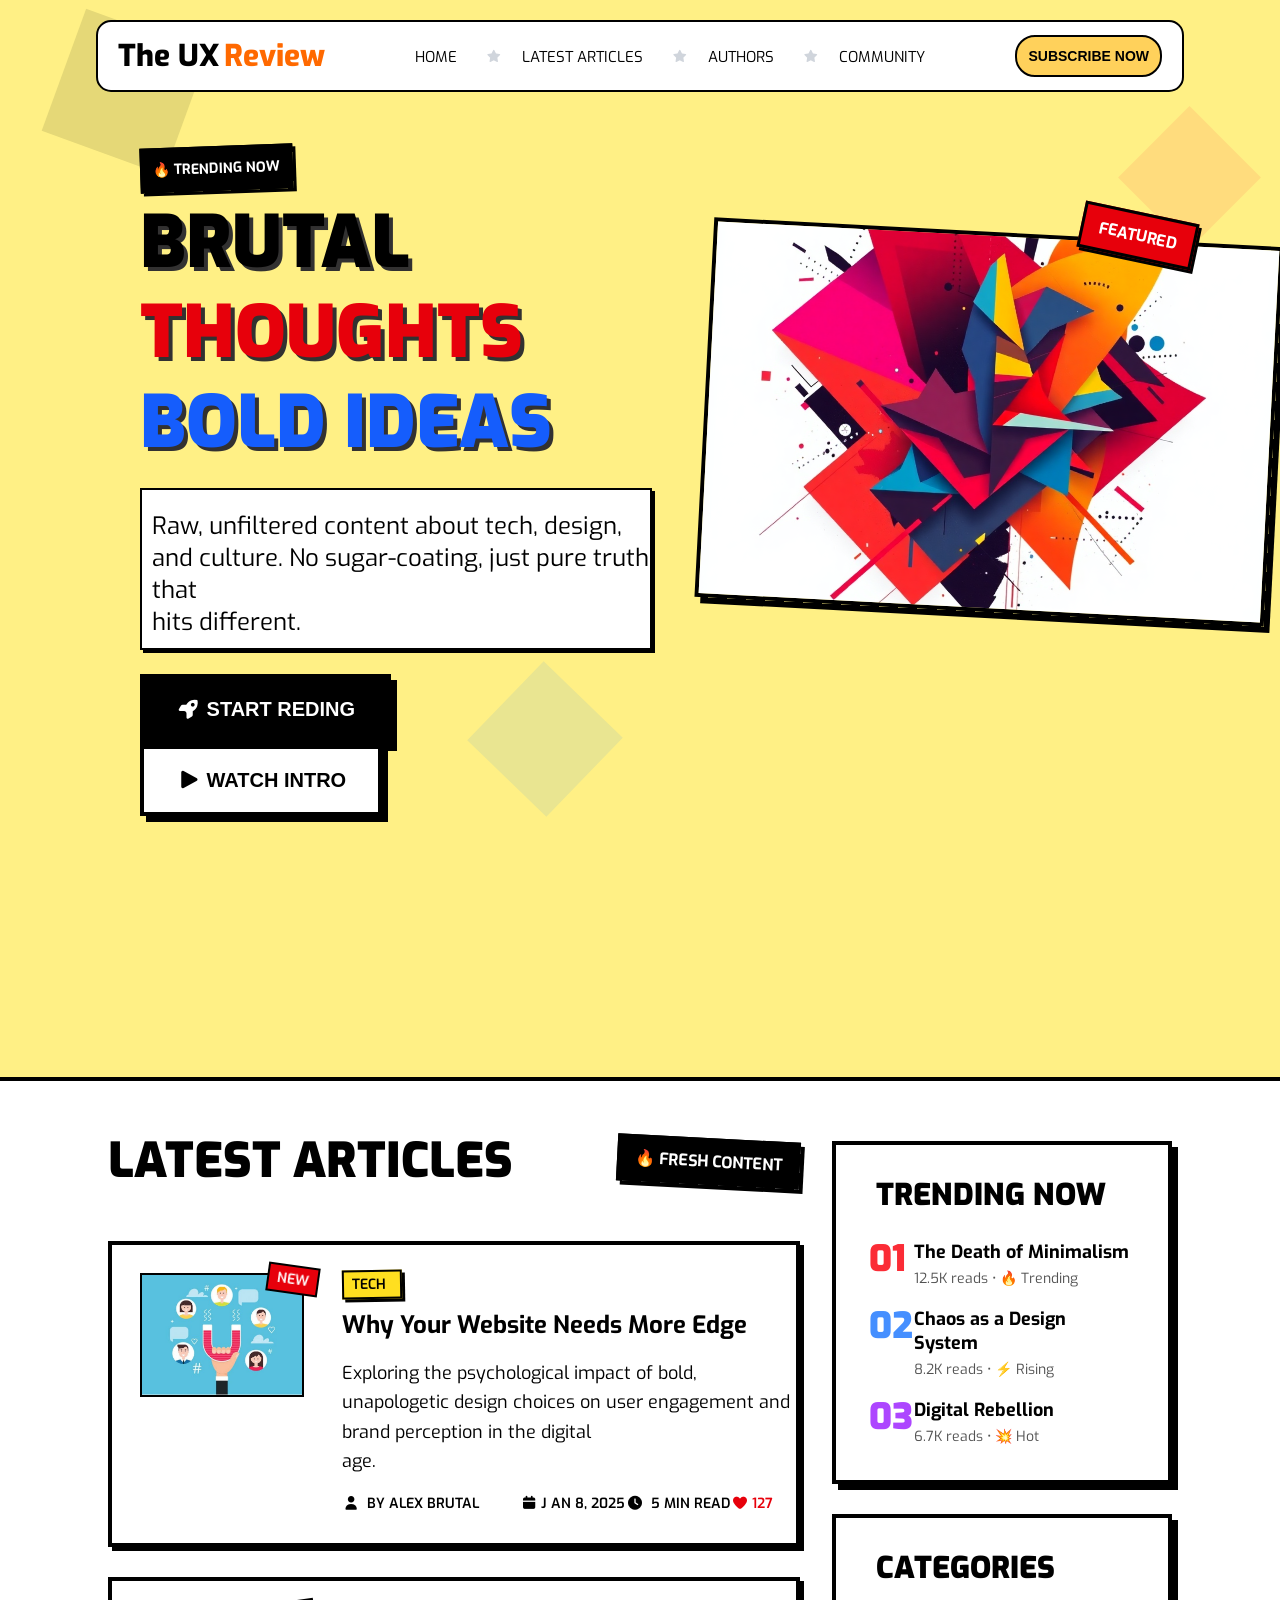
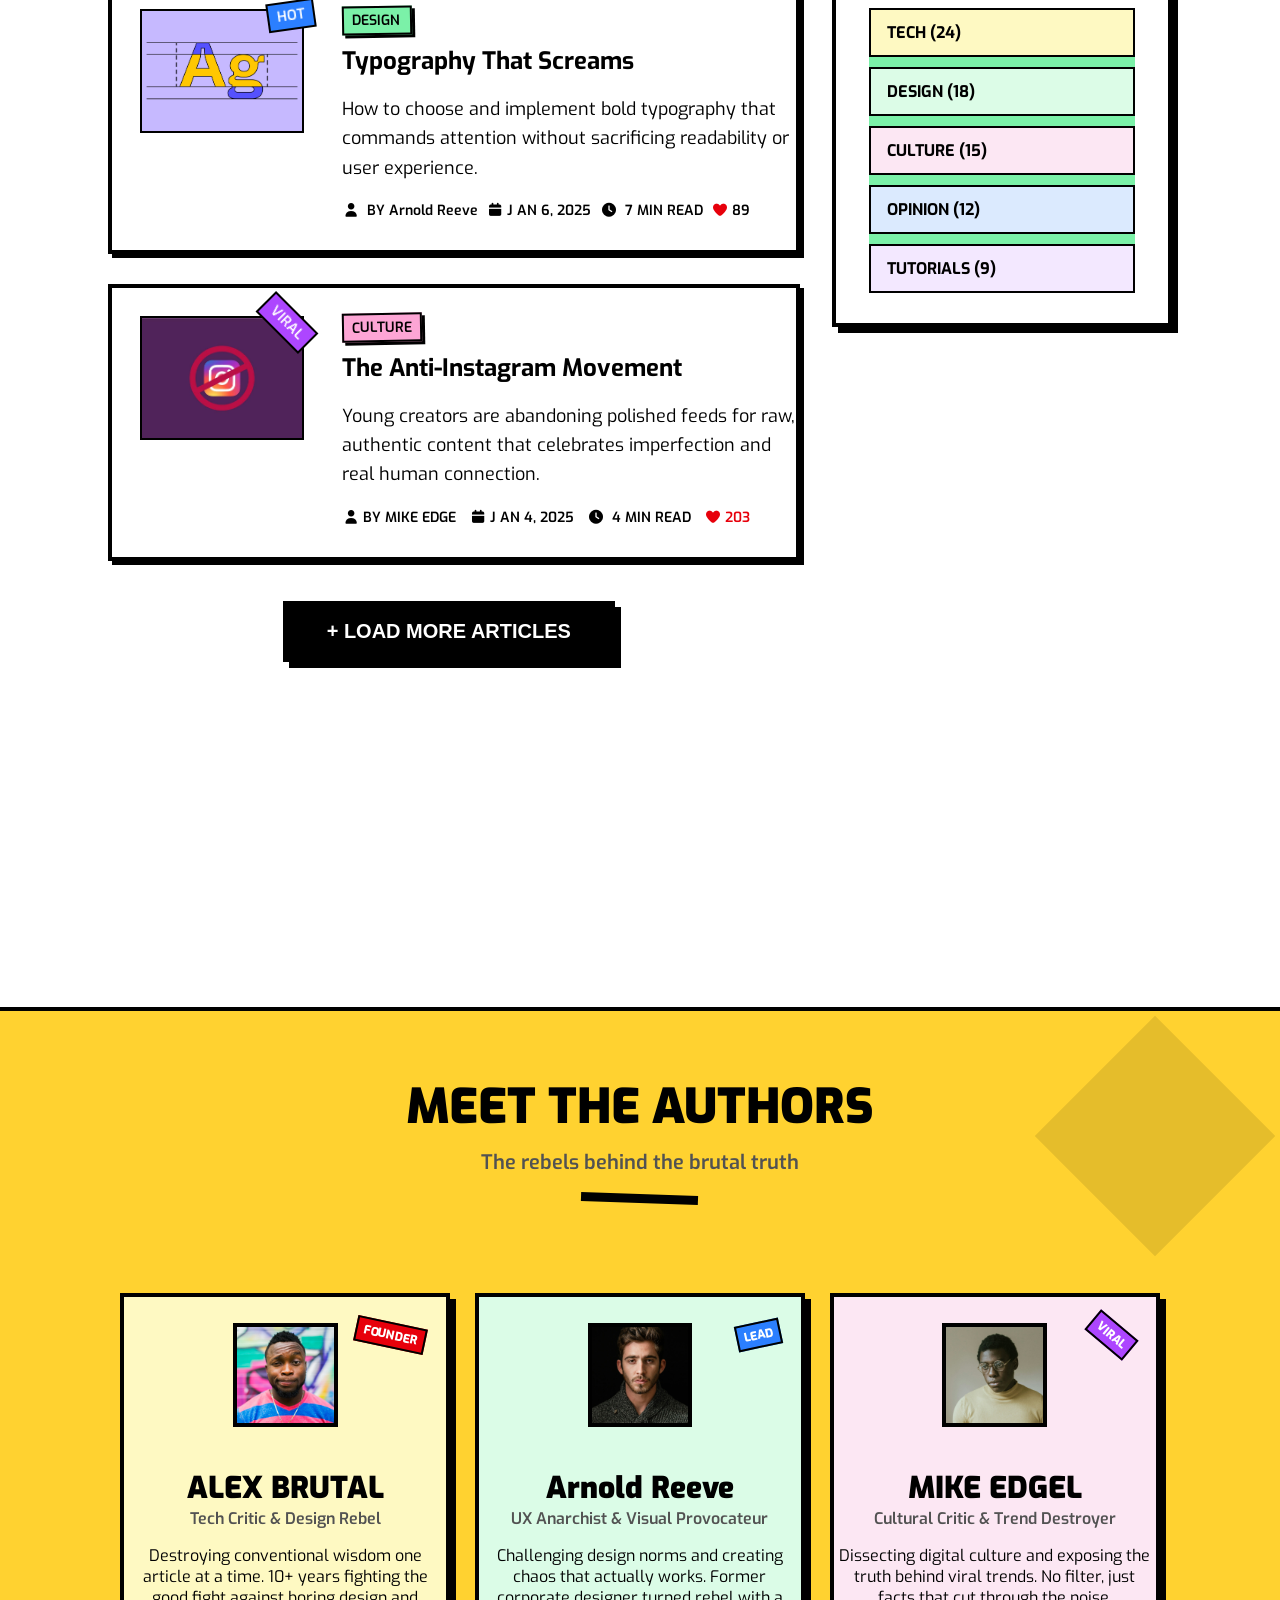
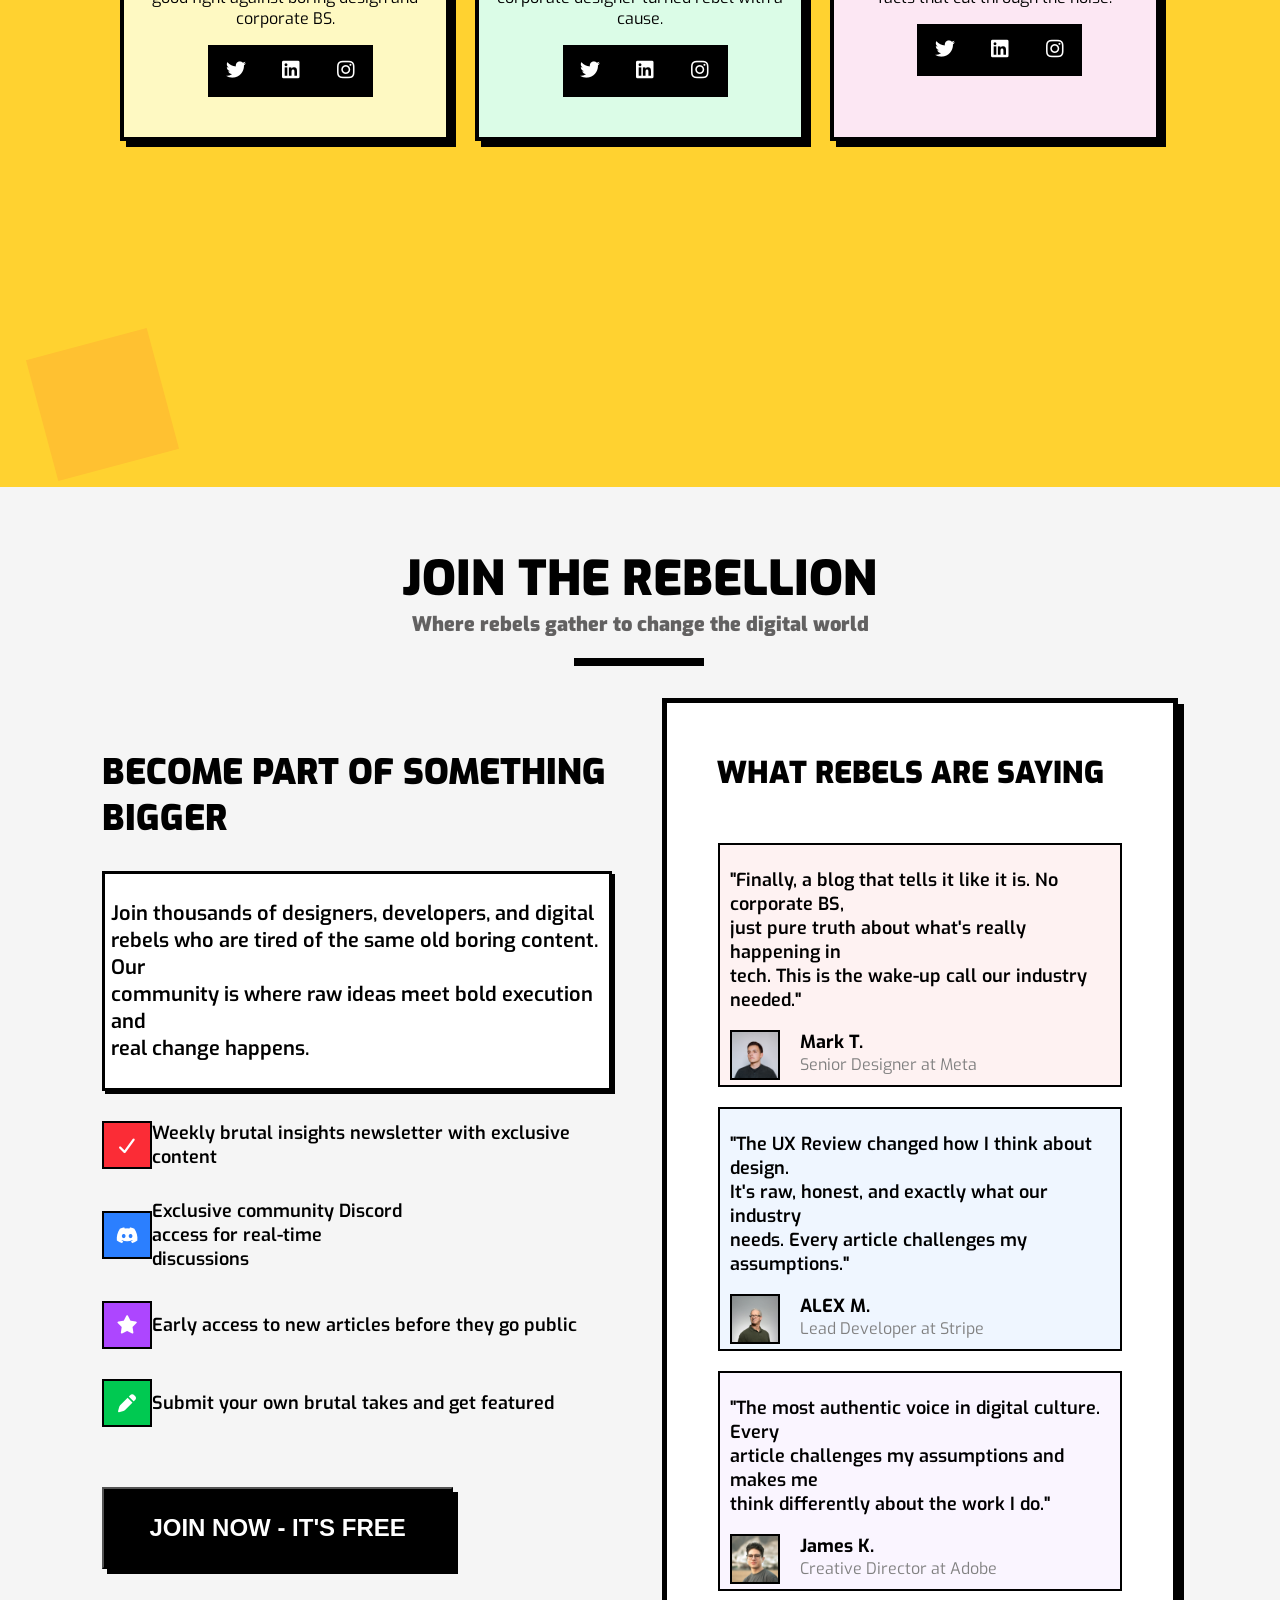
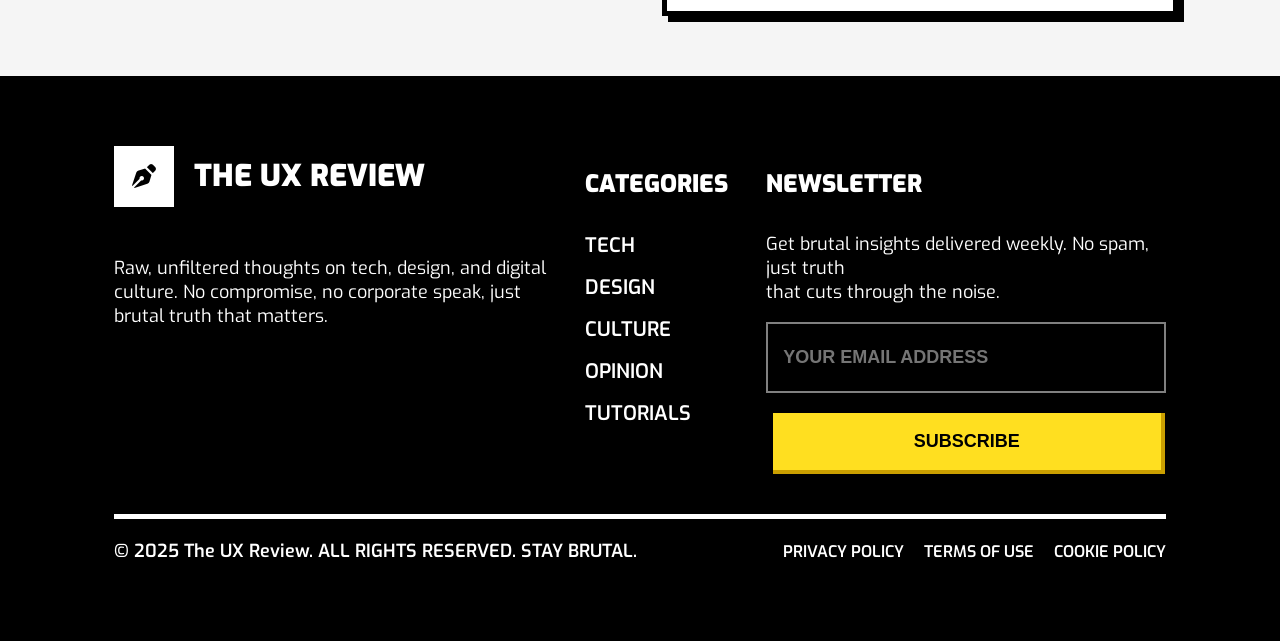
==== commit a2f65d39: "upload my project filles" ====
--- a/index.html
+++ b/index.html
@@ -22,21 +22,21 @@
       <nav>
         <ul>
           <li>
-            <a href="">Home</a>
+            <a href="#sec1">Home</a>
           </li>
           <i class="fa-solid fa-star" style="color: hsl(218, 14%, 84%)"></i>
           <li>
-            <a href=""> LATEST ARTICLES </a>
+            <a href="#sec2" target=""> LATEST ARTICLES </a>
           </li>
           <i class="fa-solid fa-star" style="color: hsl(218, 14%, 84%)"></i>
 
           <li>
-            <a href="">AUTHORS </a>
+            <a href="#sec3">AUTHORS </a>
           </li>
           <i class="fa-solid fa-star" style="color: hsl(218, 14%, 84%)"></i>
 
           <li>
-            <a href="">COMMUNITY</a>
+            <a href="#sec4">COMMUNITY</a>
           </li>
         </ul>
       </nav>
@@ -45,7 +45,7 @@
       </div>
     </div>
 
-    <div class="section1">
+    <div id="sec1" class="section1">
       <div class="small1"></div>
       <div class="small2"></div>
       <div class="container">
@@ -60,7 +60,7 @@
             Raw, unfiltered content about tech, design, and culture. No
             sugar-coating, just pure truth that <br />
             hits different.
-          </p> 
+          </p>
           <div class="small3"></div>
           <div class="buttons">
             <div class="button1">
@@ -95,7 +95,7 @@
         </div>
       </div>
     </div>
-    <div class="section2">
+    <div id="sec2" class="section2">
       <div class="container">
         <div class="fdiv">
           <div class="title2">
@@ -251,7 +251,7 @@
         </div>
       </div>
     </div>
-    <div class="section3">
+    <div id="sec3" class="section3">
       <div class="small1"></div>
 
       <div class="container">
@@ -394,5 +394,203 @@
         </div>
       </div>
     </div>
+    <div id="sec4" class="sec4">
+      <div class="container">
+        <div class="header">
+          <span> JOIN THE REBELLION </span>
+          <p>Where rebels gather to change the digital world</p>
+        </div>
+        <div class="box-sec4">
+          <div class="left">
+            <div class="texts">
+              <div class="txt1">
+                BECOME PART OF SOMETHING <br />
+                BIGGER
+              </div>
+              <div class="txt2">
+                <p>
+                  Join thousands of designers, developers, and digital <br />
+                  rebels who are tired of the same old boring content. Our
+                  <br />
+                  community is where raw ideas meet bold execution and <br />
+                  real change happens.
+                </p>
+              </div>
+              <div class="txt3">
+                <div class="icon1">
+                  <i class="fa-solid fa-check"></i>
+                </div>
+                <span>
+                  Weekly brutal insights newsletter with exclusive content
+                </span>
+              </div>
+              <div class="txt4">
+                <div class="icon2">
+                  <i class="fa-brands fa-discord"></i>
+                </div>
+                <span>
+                  Exclusive community Discord access for real-time discussions
+                </span>
+              </div>
+              <div class="txt5">
+                <div class="icon3">
+                  <i class="fa-duotone fa-solid fa-star"></i>
+                </div>
+                <span>
+                  Early access to new articles before they go public
+                </span>
+              </div>
+              <div class="txt6">
+                <div class="icon4">
+                  <i class="fa-solid fa-pen"></i>
+                </div>
+                <span> Submit your own brutal takes and get featured </span>
+              </div>
+            </div>
+            <button>JOIN NOW - IT'S FREE</button>
+          </div>
+
+          <div class="right">
+            <div class="text">
+              <h5>WHAT REBELS ARE SAYING</h5>
+            </div>
+
+            <div class="box1">
+              <p>
+                "Finally, a blog that tells it like it is. No corporate BS,
+                <br />
+                just pure truth about what's really happening in <br />
+                tech. This is the wake-up call our industry needed."
+              </p>
+              <div class="box-item">
+                <div class="box1-img">
+                  <img
+                    src="./images/imgi_8_avatar-4-EAD2OaMD.avif"
+                    alt="avatar4"
+                  />
+                </div>
+                <div class="box1-text">
+                  <div class="name">Mark T.</div>
+
+                  <div class="dis">Senior Designer at Meta</div>
+                </div>
+              </div>
+            </div>
+            <div class="box2">
+              <p>
+                "The UX Review changed how I think about design. <br />
+                It's raw, honest, and exactly what our industry <br />
+                needs. Every article challenges my assumptions."
+              </p>
+              <div class="box-item">
+                <div class="box2-img">
+                  <img
+                    src="./images/imgi_9_avatar-5-CDQD_dyw.jpg"
+                    alt="avatar5"
+                  />
+                </div>
+                <div class="box2-text">
+                  <div class="name">ALEX M.</div>
+
+                  <div class="dis">Lead Developer at Stripe</div>
+                </div>
+              </div>
+            </div>
+            <div class="box3">
+              <p>
+                "The most authentic voice in digital culture. Every <br />
+                article challenges my assumptions and makes me <br />
+                think differently about the work I do."
+              </p>
+              <div class="box-item">
+                <div class="box3-img">
+                  <img
+                    src="./images/imgi_10_avatar-6-CMLrVfwj.avif"
+                    alt="avatar6"
+                  />
+                </div>
+                <div class="box3-text">
+                  <div class="name">James K.</div>
+
+                  <div class="dis">Creative Director at Adobe</div>
+                </div>
+              </div>
+            </div>
+          </div>
+        </div>
+      </div>
+    </div>
+
+    <div  class="sec5">
+      <div class="container">
+        <div class="cols">
+          <div class="col1">
+            <div class="title1">
+              <div class="icon">
+                <i class="fa-solid fa-pen-nib fa-xl"></i>
+              </div>
+              <h1>THE UX REVIEW</h1>
+            </div>
+
+            <p>
+              Raw, unfiltered thoughts on tech, design, and digital <br />
+              culture. No compromise, no corporate speak, just <br />
+              brutal truth that matters.
+            </p>
+          </div>
+
+          <div class="col2">
+            <div class="title2">
+              <h4>CATEGORIES</h4>
+            </div>
+            <div class="links">
+              <ul>
+                <li>
+                  <a href="#">TECH</a>
+                </li>
+                <li>
+                  <a href="#">DESIGN</a>
+                </li>
+                <li>
+                  <a href="#">CULTURE</a>
+                </li>
+                <li>
+                  <a href="#">OPINION</a>
+                </li>
+                <li>
+                  <a href="#">TUTORIALS</a>
+                </li>
+              </ul>
+            </div>
+          </div>
+
+          <div class="col3">
+            <div class="title3">
+              <h4>NEWSLETTER</h4>
+            </div>
+            <p>
+              Get brutal insights delivered weekly. No spam, just 
+              truth <br> that cuts through the noise.
+            </p>
+
+            <input type="email" placeholder="YOUR EMAIL ADDRESS" />
+
+            <button>SUBSCRIBE</button>
+          </div>
+        </div>
+
+        <div class="foot-sec5">
+          <p>© 2025 The UX Review. ALL RIGHTS RESERVED. STAY BRUTAL.</p>
+
+          <div class="links">
+            <ul>
+              <li><a href="#">PRIVACY POLICY</a></li>
+              <li><a href="#">TERMS OF USE</a></li>
+              <li><a href="#">COOKIE POLICY</a></li>
+            </ul>
+          </div>
+        </div>
+      </div>
+    </div>
   </body>
 </html>
--- a/css/style.css
+++ b/css/style.css
@@ -115,7 +115,7 @@
   margin-top: -75px;
   position: relative;
 }
-.section1  .small1 {
+.section1 .small1 {
   width: 101px;
   height: 101px;
   position: absolute;
@@ -123,9 +123,9 @@
   top: 130px;
   transform: rotate(45deg);
   z-index: 10;
-  background-color: #FFDC7D;
-}
-.section1  .small2 {
+  background-color: #ffdc7d;
+}
+.section1 .small2 {
   width: 130px;
   height: 130px;
   position: absolute;
@@ -133,24 +133,22 @@
   top: 30px;
   transform: rotate(20deg);
   z-index: 1;
-  background-color:#E5D877;
-}
-
+  background-color: #e5d877;
+}
 
 .section1 .container {
   width: 80%;
   margin: 0 auto;
 }
-.section1 .container .item1  .small3{
-    width: 110px;
+.section1 .container .item1 .small3 {
+  width: 110px;
   height: 110px;
   position: absolute;
   left: 350px;
-  bottom:  22px;
+  bottom: 22px;
   transform: rotate(44deg);
   z-index: -1;
-  background-color:#E9E591;
-
+  background-color: #e9e591;
 }
 .section1 .container .item1 {
   width: 40%;
@@ -277,7 +275,6 @@
   background-color: white;
   width: 100%;
   height: 170vh;
-  margin-top: -70px;
   border-top: 4px solid black;
 }
 .section2 .container {
@@ -866,7 +863,7 @@
   text-align: center;
   z-index: 0;
 }
-.section3  .small1 {
+.section3 .small1 {
   width: 170px;
   height: 170px;
   position: absolute;
@@ -1212,3 +1209,428 @@
 .section3 .container .person3 .item ul i {
   font-size: 20px;
 }
+.sec4 {
+  background-color: #f5f5f5;
+}
+.sec4 .container {
+  width: 84%;
+  margin: 0 auto;
+  padding: 60px 0;
+}
+.sec4 .box-sec4 {
+  display: flex;
+  justify-content: center;
+}
+.sec4 .header {
+  text-align: center;
+}
+.sec4 .header {
+  text-align: center;
+  font-size: 48px;
+  font-weight: 900;
+  color: #000;
+  margin: 0;
+}
+
+.sec4 .header p {
+  position: relative;
+  color: rgb(98, 97, 97);
+  text-align: center;
+  font-size: 20px;
+  margin: 0;
+}
+.sec4 .header::after {
+  content: "";
+  position: absolute;
+  right: 45%;
+  width: 130px;
+  height: 20px;
+  border-bottom: 8px solid #000;
+}
+
+.sec4 .left {
+  width: 100%;
+  margin-top: 60px;
+}
+.sec4 .left .texts .txt1 {
+  font-size: 35px;
+  font-weight: 900;
+  color: #000;
+  margin-top: 10%;
+}
+
+.sec4 .left .texts .txt2 {
+  color: #000;
+  font-size: 20px;
+  font-weight: 600;
+  background-color: #fff;
+  border: 3px solid #000;
+  box-shadow: 3px 3px #000;
+  padding: 6px;
+  margin-top: 30px;
+}
+
+.sec4 .left .texts .txt3 i {
+  color: #fff;
+  background-color: #fb2c36;
+  border: 2px solid #000;
+  padding: 13px 23px;
+  display: flex;
+  justify-content: center;
+}
+
+.sec4 .left .texts .txt3 {
+  color: #000;
+  font-size: 18px;
+  font-weight: 600;
+  margin-top: 30px;
+  display: flex;
+  justify-content: flex-start;
+  align-items: center;
+}
+
+.sec4 .left .texts .txt4 i {
+  color: #fff;
+  background-color: #2b7fff;
+  border: 2px solid #000;
+  padding: 13px 23px;
+  display: flex;
+  justify-content: center;
+}
+.sec4 .left .texts .txt4 {
+  width: 60%;
+  color: #000;
+  font-size: 18px;
+  font-weight: 600;
+  margin-top: 30px;
+  display: flex;
+  justify-content: flex-start;
+  align-items: center;
+}
+.sec4 .left .texts .txt5 i {
+  color: #fff;
+  background-color: #ad46ff;
+  border: 2px solid #000;
+  padding: 13px 23px;
+  display: flex;
+  justify-content: center;
+}
+.sec4 .left .texts .txt5 {
+  color: #000;
+  font-size: 18px;
+  font-weight: 600;
+  margin-top: 30px;
+  display: flex;
+  justify-content: flex-start;
+  align-items: center;
+}
+.sec4 .left .texts .txt6 i {
+  color: #fff;
+  background-color: #00c951;
+  border: 2px solid #000;
+  padding: 13px 23px;
+  display: flex;
+  justify-content: center;
+}
+.sec4 .left .texts .txt6 {
+  color: #000;
+  font-size: 18px;
+  font-weight: 600;
+  margin-top: 30px;
+  display: flex;
+  justify-content: flex-start;
+  align-items: center;
+}
+.sec4 .left button {
+  font-size: 24px;
+  font-weight: 700;
+  margin-top: 60px;
+  padding: 25px 45px;
+  color: #fff;
+  background-color: #000;
+  box-shadow: 5px 5px #000;
+  transition: all 0.2s;
+  cursor: pointer;
+}
+.sec4 .left button:hover {
+  transform: translate(5px, 5px);
+  box-shadow: none;
+}
+
+.sec4 .right {
+  width: 100%;
+  margin-left: 50px;
+  margin-top: 60px;
+  background-color: #fff;
+  border: 5px solid #000;
+  box-shadow: 6px 6px #000;
+  display: flex;
+  flex-wrap: wrap;
+  align-items: center;
+}
+
+.sec4 .right .text h5 {
+  color: #000;
+  font-size: 30px;
+  font-weight: 900;
+  margin-left: 50px;
+}
+
+.sec4 .right .box1 {
+  width: 80%;
+  margin: 0 auto;
+  background-color: oklch(97.1% 0.013 17.38);
+  border: 2px solid #000;
+  padding: 5px 10px;
+  margin-bottom: 20px;
+}
+
+.sec4 .right .box1 .box-item {
+  display: flex;
+}
+.sec4 .right .box1 .box1-text {
+  margin-left: 20px;
+}
+
+.sec4 .right .box1 p {
+  color: #000;
+  font-size: 18px;
+  font-weight: 600;
+}
+.sec4 .right .box1 .box1-img {
+  width: 50px;
+  height: 50px;
+  border: 2px solid #000;
+}
+.sec4 .right .box1 .box1-img img {
+  width: 100%;
+}
+.sec4 .right .box1 .box1-text .name {
+  font-size: 18px;
+  font-weight: 700;
+}
+
+.sec4 .right .box1 .box1-text .dis {
+  color: gray;
+}
+
+.sec4 .right .box2 {
+  width: 80%;
+  margin: 0 auto;
+  background-color: #eff6ff;
+  border: 2px solid #000;
+  padding: 5px 10px;
+  margin-bottom: 20px;
+}
+
+.sec4 .right .box2 .box-item {
+  display: flex;
+}
+.sec4 .right .box2 .box2-text {
+  margin-left: 20px;
+}
+
+.sec4 .right .box2 p {
+  color: #000;
+  font-size: 18px;
+  font-weight: 600;
+}
+.sec4 .right .box2 .box2-img {
+  width: 50px;
+  height: 50px;
+  border: 2px solid #000;
+}
+.sec4 .right .box2 .box2-img img {
+  width: 100%;
+}
+.sec4 .right .box2 .box2-text .name {
+  font-size: 18px;
+  font-weight: 700;
+}
+
+.sec4 .right .box2 .box2-text .dis {
+  color: gray;
+}
+
+.sec4 .right .box3 {
+  width: 80%;
+  margin: 0 auto;
+  background-color: #faf5ff;
+  border: 2px solid #000;
+  padding: 5px 10px;
+  margin-bottom: 20px;
+}
+
+.sec4 .right .box3 .box-item {
+  display: flex;
+}
+.sec4 .right .box3 .box3-text {
+  margin-left: 20px;
+}
+
+.sec4 .right .box3 p {
+  color: #000;
+  font-size: 18px;
+  font-weight: 600;
+}
+.sec4 .right .box3 .box3-img {
+  width: 50px;
+  height: 50px;
+  border: 2px solid #000;
+}
+.sec4 .right .box3 .box3-img img {
+  width: 100%;
+}
+.sec4 .right .box3 .box3-text .name {
+  font-size: 18px;
+  font-weight: 700;
+}
+
+.sec4 .right .box3 .box3-text .dis {
+  color: gray;
+}
+
+/* End Sec4 Style */
+
+/* Start Sec5 Style */
+
+.sec5 {
+  padding: 60px 0;
+  background-color: #000;
+}
+.sec5 .container {
+  width: 84%;
+  margin: 0 auto;
+}
+
+.sec5 .cols {
+  display: flex;
+  justify-content: space-between;
+  border-bottom: 5px solid #fff;
+  padding-bottom: 40px;
+}
+
+.sec5 .col1 .title1 {
+  display: flex;
+  align-items: center;
+}
+
+.sec5 .col1 i {
+  background-color: #fff;
+  padding: 30px 30px;
+  display: flex;
+  justify-content: center;
+}
+.sec5 .col1 h1 {
+  color: #fff;
+  font-size: 30px;
+  font-weight: 900;
+  margin-left: 20px;
+}
+
+.sec5 .col1 p {
+  font-size: 18px;
+  font-weight: 400;
+  color: #fff;
+  margin-top: 40px;
+}
+
+.sec5 .col2 .title2 h4 {
+  font-size: 24px;
+  font-weight: 900;
+  color: #fff;
+}
+.sec5 .col2 .links a {
+  transition: color 0.2s;
+  color: white;
+  text-decoration: none;
+}
+.sec5 .col2 .links a:hover {
+  color: #fff085;
+}
+.sec5 .col2 .links ul {
+  margin-left: 0;
+  color: #fff;
+  font-size: 20px;
+  font-weight: 600;
+  padding-left: 0;
+}
+.sec5 .col2 .links li {
+  margin-bottom: 15px;
+}
+
+
+.sec5 .col3 {
+  width: 38%;
+}
+.sec5 .col3 .title3 h4 {
+  font-size: 24px;
+  font-weight: 900;
+  color: #fff;
+}
+.sec5 .col3 p {
+  color: #fff;
+  font-size: 18px;
+  font-weight: 400;
+}
+
+.sec5 .col3 input {
+  width: 100%;
+  padding: 23px  60px 23px 15px;
+  margin-top: 0;
+  margin-bottom: 20px;
+  background-color: #000;
+  font-size: 18px;
+  font-weight: 700;
+  border: 2px solid #808080;
+}
+
+.sec5 .col3  button {
+  background-color: #ffdf20;
+  width: 98%;
+  margin-left: 7px;
+  padding: 18px 60px;
+  font-size: 18px;
+  font-weight: 600;
+  border: 0;
+  border-bottom:4px  solid #CA9F00;
+  border-right:4px  solid #CA9F00;
+}
+.sec5 .col3  button:hover {
+  background-color: #fdc700;
+  transform: translate(3px, 3px);
+}
+
+
+.sec5 .foot-sec5 {
+  display: flex;
+  flex-wrap: wrap;
+  justify-content: space-between;
+  align-items: baseline;
+}
+.sec5 .foot-sec5 p {
+  color: #fff;
+  font-size: 18px;
+  font-weight: 600;
+  text-align: center;
+  margin-top: 20px;
+}
+.sec5 .foot-sec5 .links {
+  color: #fff;
+  font-size: 18px;
+  font-weight: 600;
+}
+.sec5 .foot-sec5 .links ul {
+  display: flex;
+  flex-wrap: wrap;
+  column-gap: 20px;
+  font-size: 16px;
+  font-weight: 600;
+}
+.sec5 .foot-sec5 .links a:hover {
+  color: #fff085;
+}
+.sec5 .foot-sec5 .links a {
+  color: white;
+  text-decoration: none;
+}
--- a/css/@media.css
+++ b/css/@media.css
@@ -1,4 +1,3 @@
-/* ---اContainer --- */
 .container {
     margin: 0 auto;
     padding-inline: 12px;
@@ -21,121 +20,196 @@
     .container { max-width: 1320px; }
 }
 
-
 @media screen and (max-width: 1270px) {
 
-    /* 1. الـ Navbar: إخفاء القائمة والزرار وتقليل الارتفاع */
     .navbar ul, 
     .navbar .button {
-        display: none ;
+        display: none;
     }
     .navbar {
-        width: 95% ;
-        justify-content: center ;
-        height: auto ;
-        padding: 10px 0 ;
+        width: 95%;
+        justify-content: center;
+        height: auto;
+        padding: 10px 0;
         top: 10px;
     }
 
-    /* 2. السكشن الأول: إصلاح الارتفاع وتداخل العناصر المتحركة */
     .section1 {
-        height: auto ;
-        min-height: auto ;
+        height: auto;
+        min-height: auto;
         padding-top: 100px;
         padding-bottom: 50px;
     }
     .section1 .container .item1, 
     .section1 .container .item2 {
-        position: static ; /* إلغاء الـ absolute */
-        width: 100% ;
+        position: static;
+        width: 100%;
         text-align: center;
         margin: 20px 0;
     }
     
-    /* ضبط العناصر المتحركة (.trend و .featured) */
     .section1 .container .trend {
-        position: relative ;
-        width: fit-content ;
-        margin: 0 auto 15px auto ;
-        transform: rotate(0deg) ; /*إلغاء الدوران  ح */
-        box-shadow: 2px 2px #000;
+        position: relative;
+        width: fit-content;
+        margin: 0 auto 15px auto;
+        transform: rotate(0deg);
     }
     .section1 .container .item2 .featured span {
-        position: absolute ;
-        right: 50% ;
-        transform: translateX(50%) rotate(0deg) ;
-        top: -15px ;
+        position: absolute;
+        right: 50%;
+        transform: translateX(50%) rotate(0deg);
+        top: -15px;
         z-index: 100;
     }
     .section1 .container .item1 h1 {
-        font-size: clamp(30px, 8vw, 45px) ;
+        font-size: clamp(30px, 8vw, 45px);
     }
     .section1 .container .item2 .img {
-        width: 90% ;
+        width: 90%;
         max-width: 500px;
         margin: 0 auto;
     }
 
-    /* 3. السكشن الثاني: ترتيب المقالات والسايدبار رأسيًا */
     .section2 {
-        height: auto ;
+        height: auto;
         padding-block: 40px;
     }
     .section2 .container {
-        flex-direction: column ;
+        flex-direction: column;
     }
     .section2 .container .fdiv, 
     .section2 .container .sdiv {
-        width: 100% ;
+        width: 100%;
     }
     .section2 .container .sdiv {
-        position: static ;
+        position: static;
         margin-top: 40px;
     }
-    /* تعديل المقالات لتناسب الموبايل */
+
     .section2 .container .fdiv .div1 .item1, 
     .section2 .container .fdiv .div2 .item2, 
     .section2 .container .fdiv .div3 .item3 {
-        flex-direction: column ;
-        text-align: center;
+        flex-direction: row;
+        align-items: flex-start;
+        text-align: left;
         padding: 15px;
-    }
+        gap: 15px;
+    }
+
     .section2 .container .fdiv .div1 .item1 img, 
     .section2 .container .fdiv .div2 .item2 img, 
     .section2 .container .fdiv .div3 .item3 img {
-        width: 100% ;
-        margin: 0 0 15px 0 ;
-    }
-
-    /* 4. السكشن الثالث: ضبط الكروت والأيقونات المتداخلة */
+        width: 130px;
+        height: 110px;
+        margin: 10px 0 0 0;
+        flex-shrink: 0;
+        object-fit: cover;
+    }
+
+    .section2 .container .fdiv .div1 .item1 .new,
+    .section2 .container .fdiv .div2 .item2 .hot,
+    .section2 .container .fdiv .div3 .item3 .VIRAL {
+        left: 110px;
+    }
+
     .section3 {
-        height: auto ;
-        min-height: auto ;
-        padding-block: 50px ;
+        height: auto;
+        padding-block: 50px;
     }
     .section3 .container .persons {
-        flex-direction: column ;
+        flex-direction: column;
         align-items: center;
-        gap: 30px ;
+        gap: 30px;
     }
     .section3 .container .person1, 
     .section3 .container .person2, 
     .section3 .container .person3 {
-        width: 100% ;
-        max-width: 380px;
-    }
-    /* ترتيب أيقونات السوشيال ميديا */
-    .section3 .container .person1 .item ul, 
-    .section3 .container .person2 .item ul, 
-    .section3 .container .person3 .item ul {
-        width: 90% ;
-        justify-content: center ;
-        gap: 15px ;
-        margin-top: 20px ;
-    }
-
-    /* 5. إخفاء عناصر الديكور التي بتسبب مشاكل المساحة */
+        width: 100%;
+    }
+
+    .sec4 .box-sec4 {
+        flex-direction: column;
+        gap: 30px;
+        align-items: center;
+    }
+
+    .sec4 .left, .sec4 .right {
+        width: 100%;
+        margin: 0;
+        text-align: left;
+    }
+
+    .sec4 .left .texts .txt1 {
+        font-size: 26px;
+        margin-top: 30px;
+    }
+
+    .sec4 .left .texts [class^="txt"] {
+        justify-content: flex-start;
+        gap: 15px;
+        width: 100%;
+        margin-top: 15px;
+    }
+
+    .sec4 .left .texts .txt2 {
+        box-shadow: none;
+        border: 2px solid #000;
+        border-radius: 0;
+        padding: 15px;
+    }
+
+    .sec4 .left button {
+        width: 100%;
+        margin-top: 30px;
+        box-shadow: none;
+        border-radius: 0;
+    }
+
+    .sec4 .right .box1, .sec4 .right .box2, .sec4 .right .box3 {
+        width: 100%;
+        border: 2px solid #000;
+        box-shadow: none;
+        border-radius: 0;
+        background-color: #fff;
+        margin-bottom: 20px;
+        margin-inline: auto;
+    }
+
+    .sec4 .right .text h5 {
+        margin-left: 0;
+    }
+
+    .sec5 .cols {
+        flex-direction: column;
+        align-items: center;
+        text-align: left;
+        gap: 40px;
+    }
+
+    .sec5 .col1, .sec5 .col2, .sec5 .col3 {
+        width: 100%;
+    }
+
+    .sec5 .col3 input {
+        border-radius: 0;
+        border: 2px solid #fff;
+    }
+
+    .sec5 .col3 button {
+        width: 100%;
+        margin: 0;
+        border-radius: 0;
+        background-color: #ffdf20;
+        color: #000;
+    }
+
+    .sec5 .foot-sec5 {
+        flex-direction: column;
+        align-items: flex-start;
+        gap: 20px;
+    }
+
     .small1, .small2, .small3, .section3 .small1, .section3 .container .small2 {
-        display: none ;
+        display: none;
     }
 }
